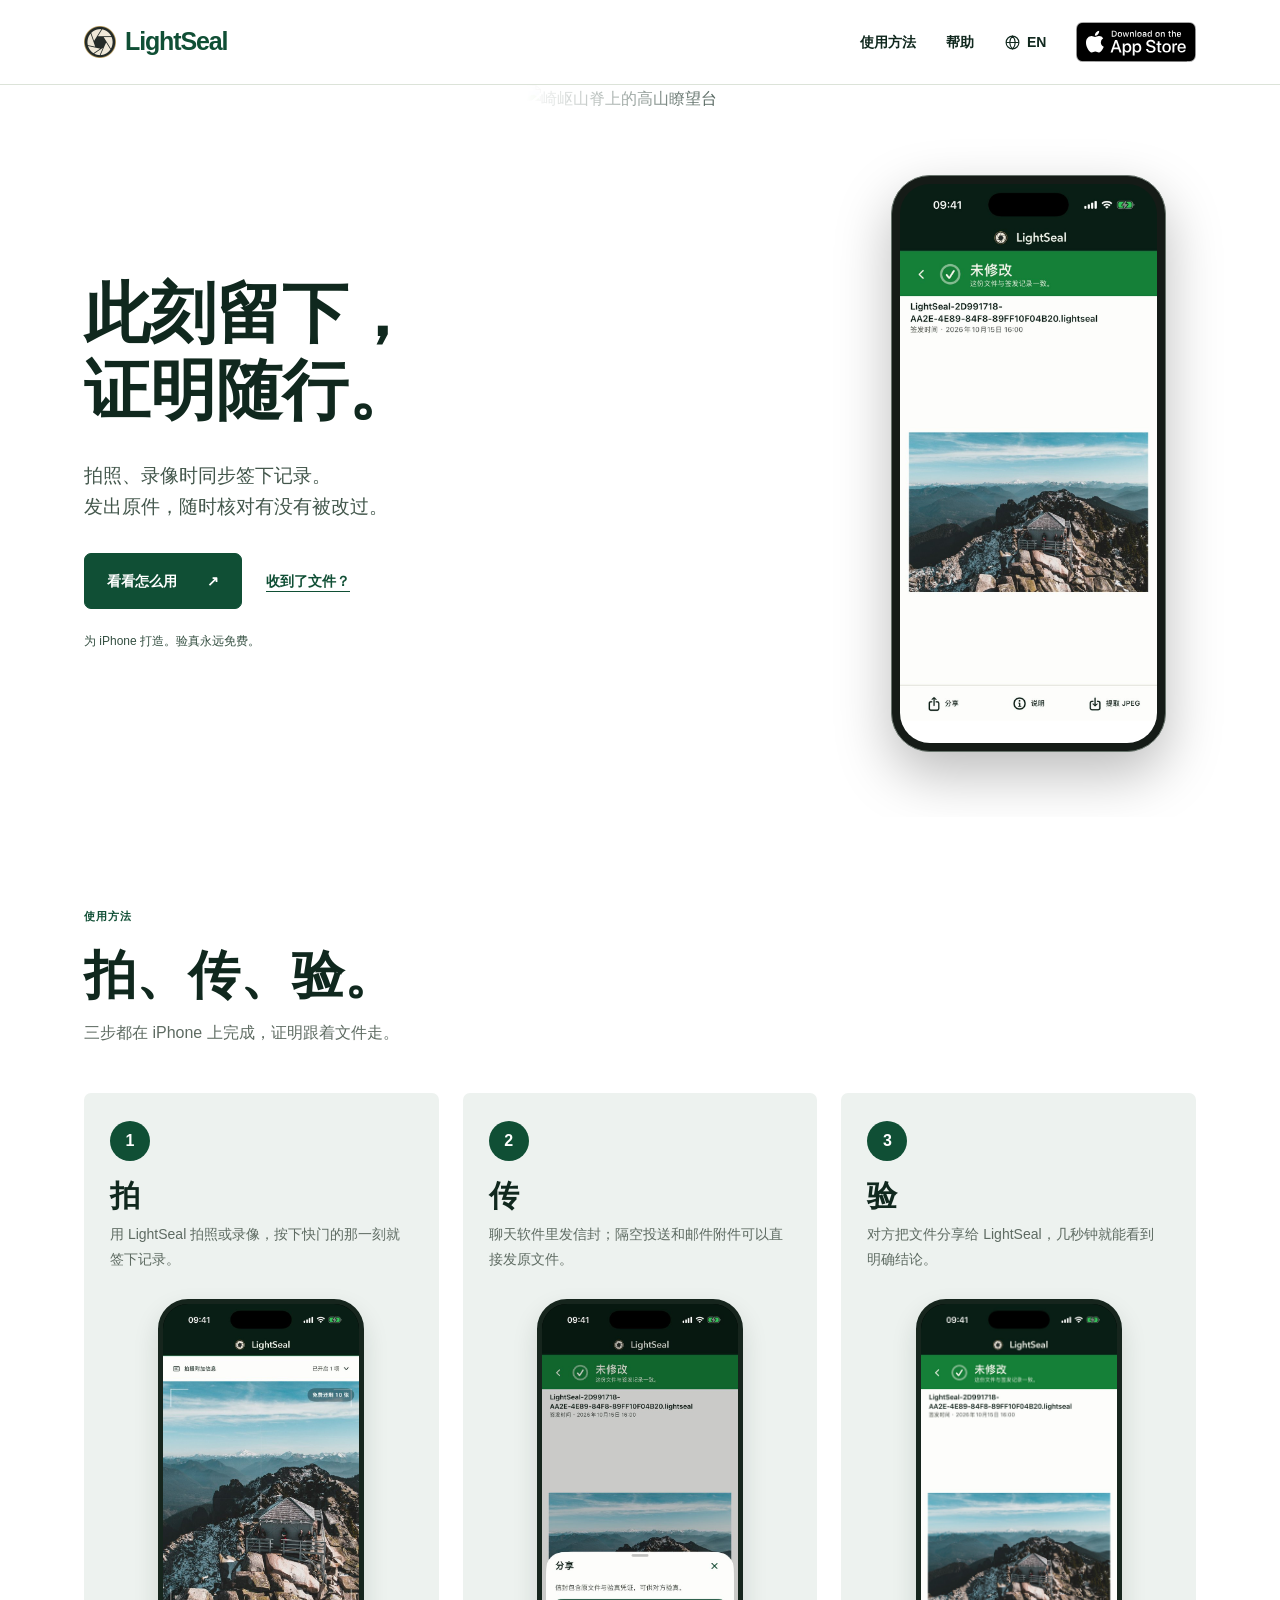
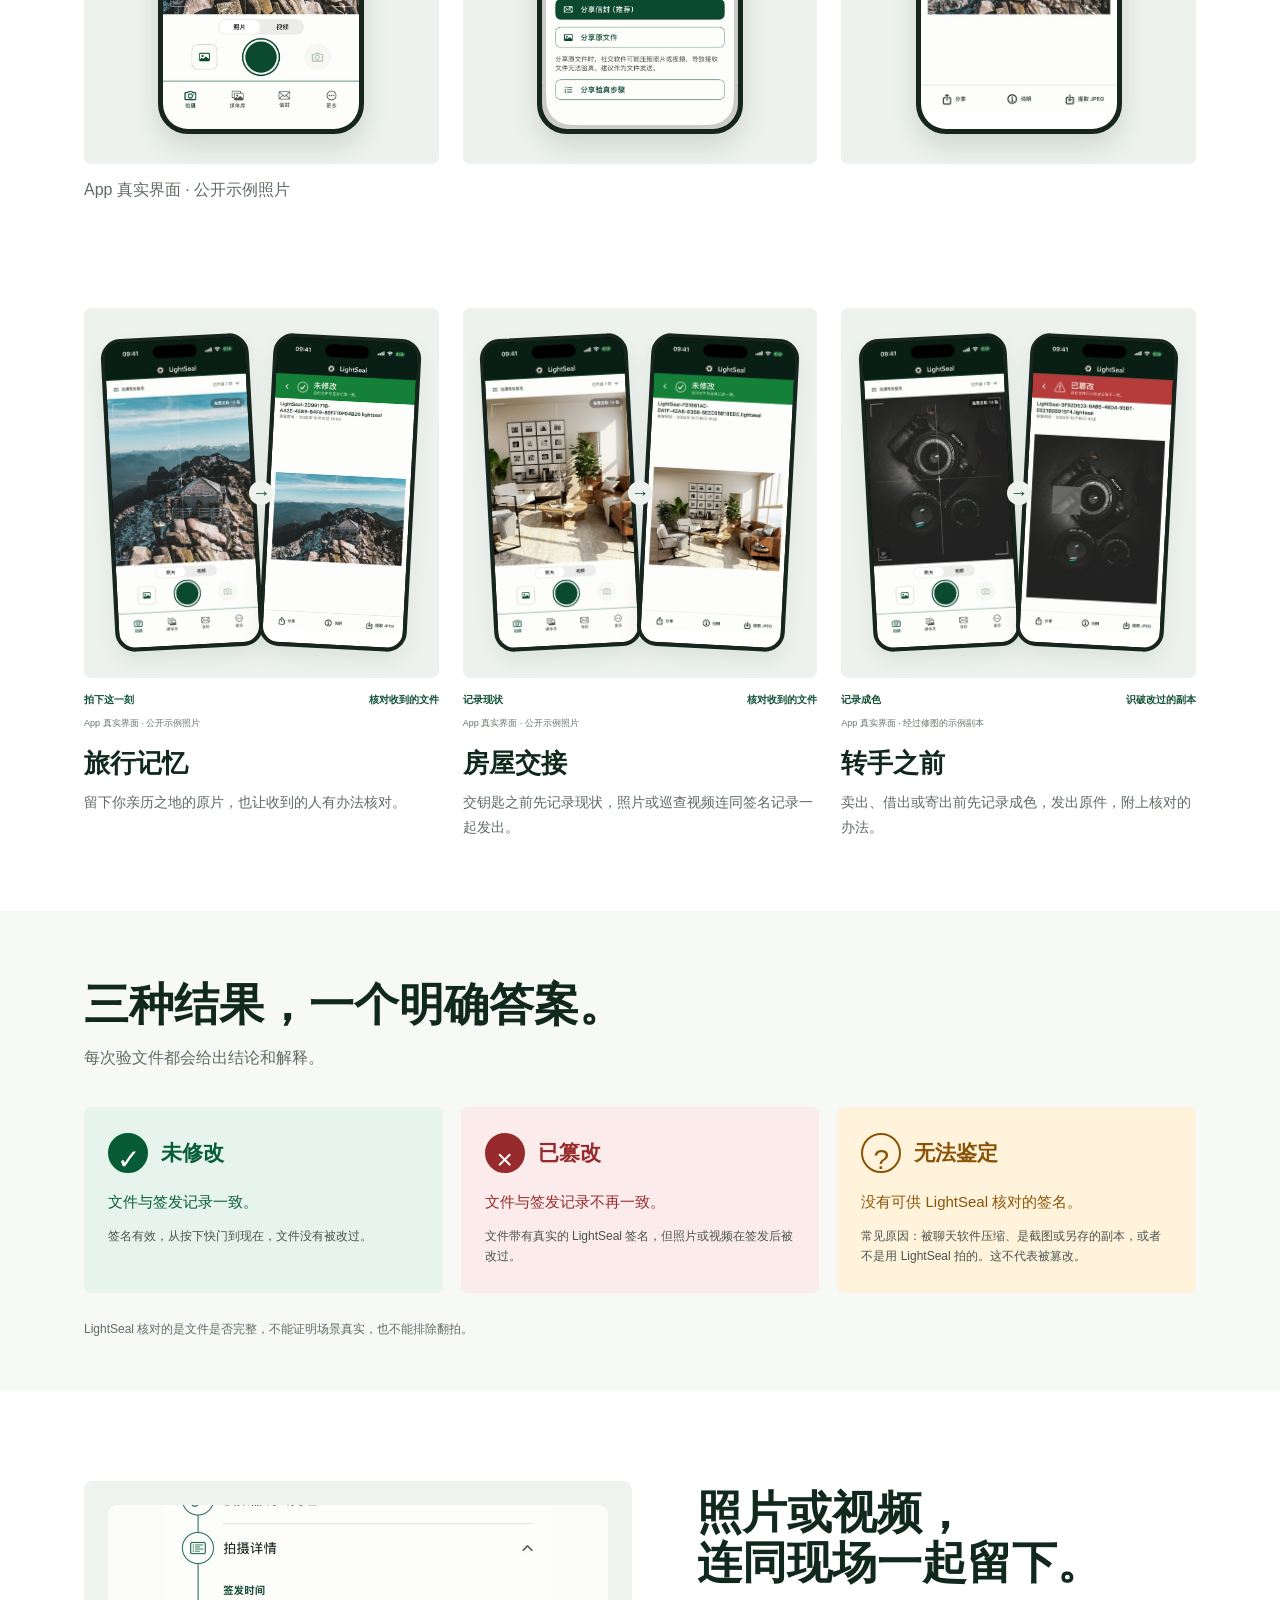
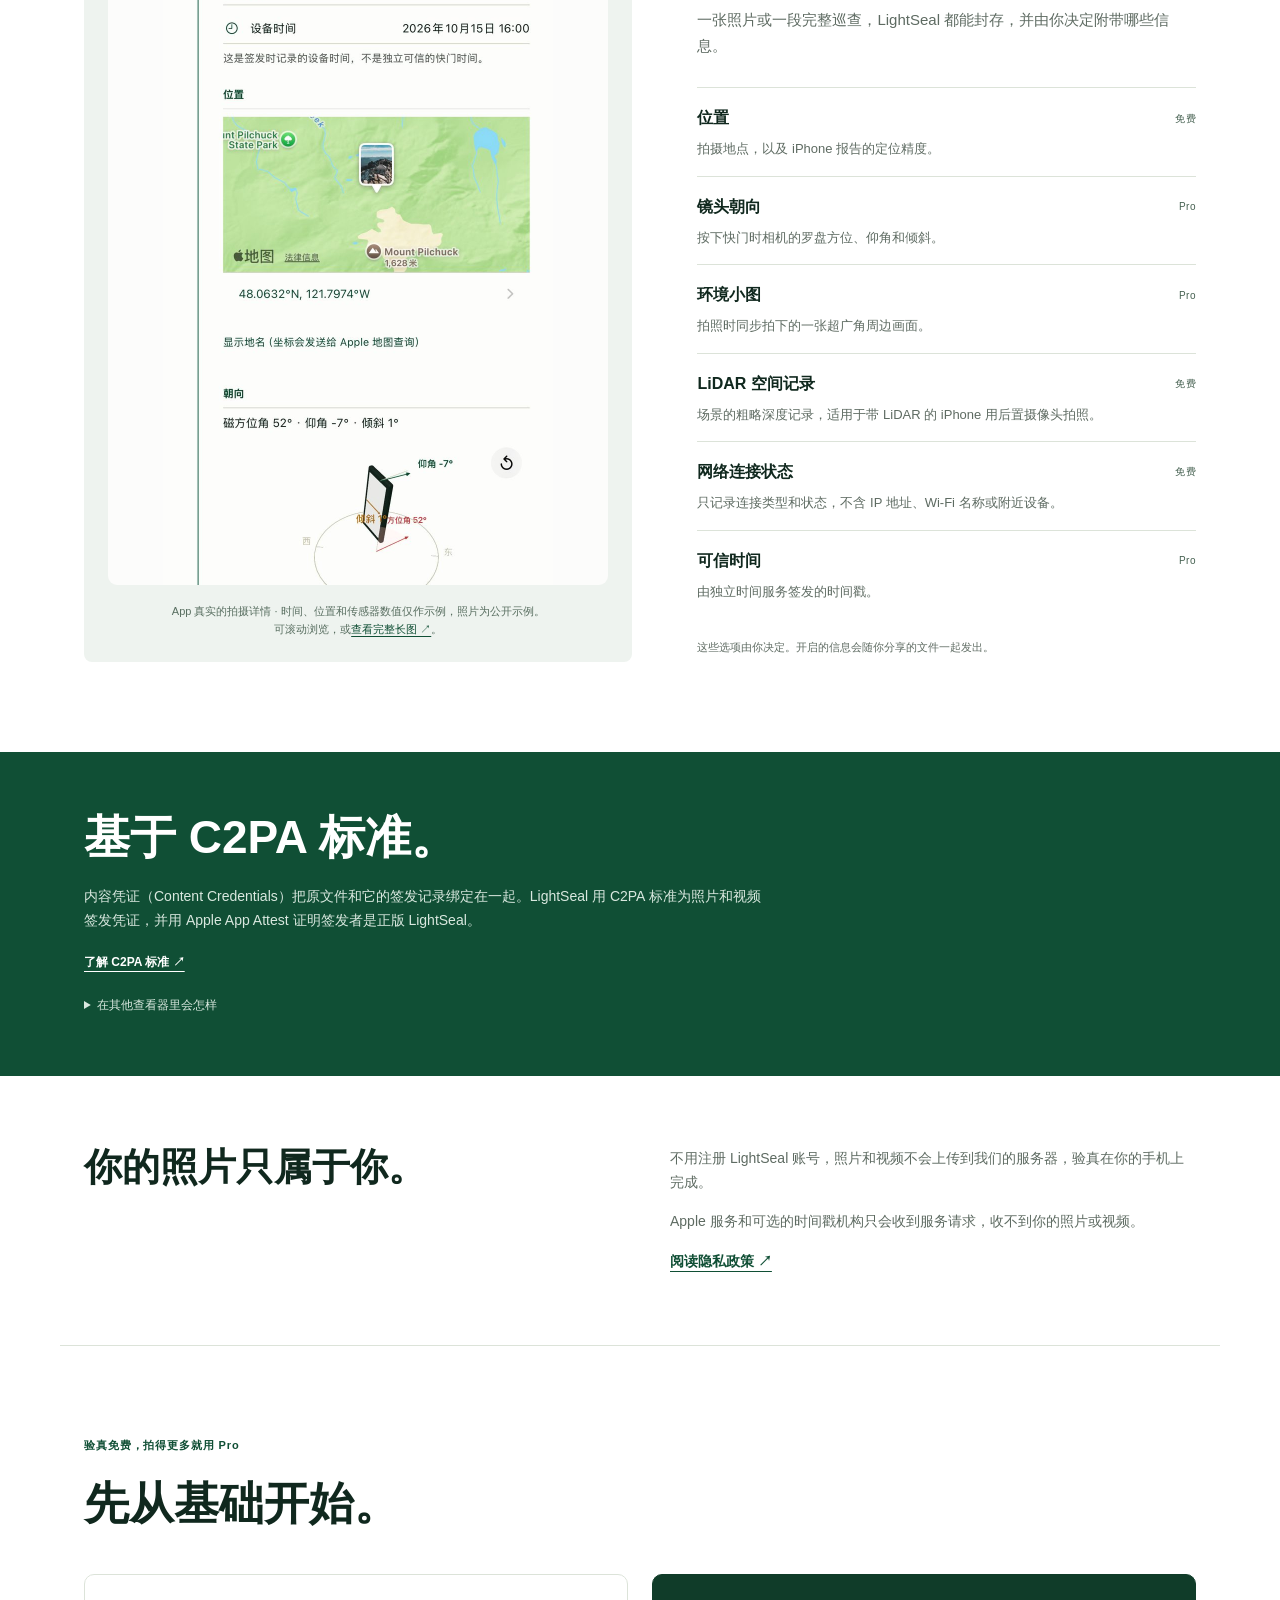
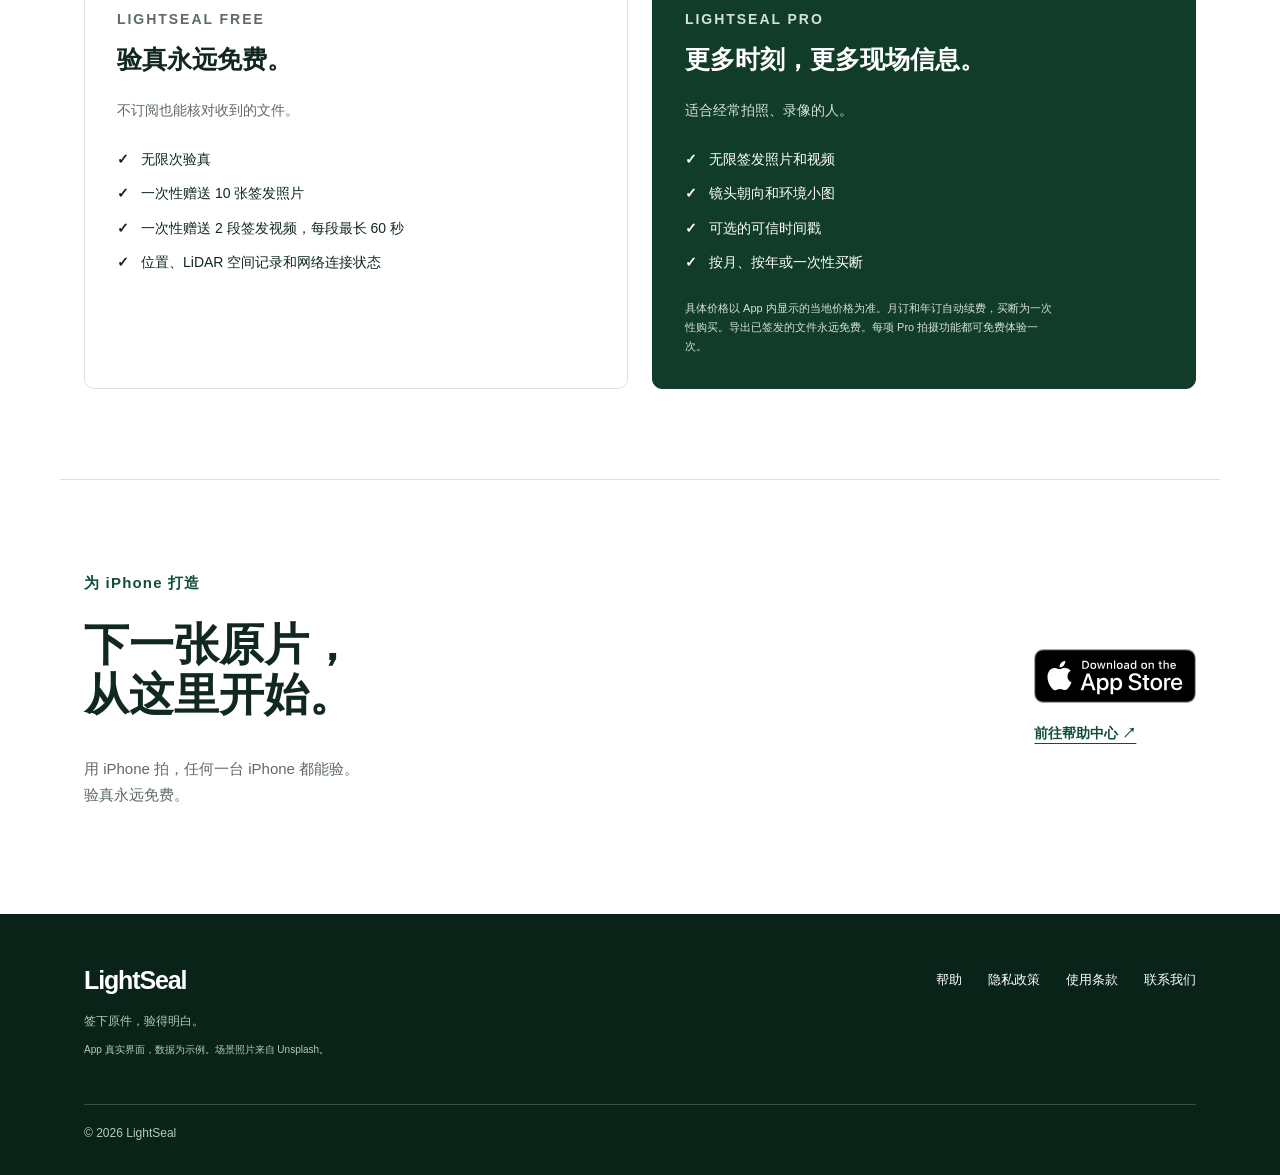
==== zh/index.html @ 96c44925 "Add Simplified Chinese pages and header language switch Co-authored-by: Cursor <cursoragent@cursor.c" ====
<!doctype html><html lang="zh-Hans"><head><meta charset="utf-8"><meta name="viewport" content="width=device-width,initial-scale=1"><meta name="theme-color" content="#092318"><title>LightSeal — 此刻留下，证明随行</title><link rel="alternate" hreflang="en" href="https://sirouni.github.io/lightseal/"><link rel="alternate" hreflang="zh-Hans" href="https://sirouni.github.io/lightseal/zh/"><link rel="alternate" hreflang="x-default" href="https://sirouni.github.io/lightseal/"><script src="../lang.js"></script><link rel="canonical" href="https://sirouni.github.io/lightseal/zh/"><meta name="description" content="拍照、录像时同步签下记录。用信封发出原件，随时核对有没有被改过。验真永远免费。"><link rel="icon" href="../favicon.png" type="image/png"><link rel="apple-touch-icon" href="../apple-touch-icon.png"><link rel="stylesheet" href="../marketing.css?v=5"><link rel="stylesheet" href="../campaign.css?v=11"><script src="../site.js?v=3" defer></script><link rel="stylesheet" href="../zh.css?v=2"></head><body><a class="skip" href="#main">跳到正文</a><header class="site-nav"><div class="nav-inner"><a class="brand" href="./" aria-label="LightSeal 首页"><img src="../assets/logo-mark.png" alt="" width="32" height="32">LightSeal</a><nav aria-label="主导航"><a href="index.html#how-it-works">使用方法</a><a class="nav-support" href="support.html">帮助</a><a class="nav-lang" href="../index.html" hreflang="en" lang="en" data-set-lang="en"><svg viewBox="0 0 24 24" aria-hidden="true"><circle cx="12" cy="12" r="9" fill="none" stroke="currentColor" stroke-width="1.6"/><path d="M3 12h18M12 3c2.6 2.6 3.9 5.6 3.9 9s-1.3 6.4-3.9 9c-2.6-2.6-3.9-5.6-3.9-9S9.4 5.6 12 3Z" fill="none" stroke="currentColor" stroke-width="1.6"/></svg>EN</a><a class="nav-store" href="https://apps.apple.com/app/id6820887413"><img src="../assets/app-store-badge.svg" alt="在 App Store 下载" width="120" height="40"></a></nav></div></header><main id="main">
<section class="campaign-hero"><img class="hero-landscape" src="https://images.unsplash.com/photo-1542909641-685276eca7b2?auto=format&amp;fit=crop&amp;w=1800&amp;q=85" alt="崎岖山脊上的高山瞭望台" fetchpriority="high"><div class="campaign-inner"><div class="campaign-copy"><h1>此刻留下，<br>证明随行。</h1><p>拍照、录像时同步签下记录。<br>发出原件，随时核对有没有被改过。</p><div class="hero-actions"><a class="button primary" href="#how-it-works">看看怎么用 <span aria-hidden="true">↗</span></a><a class="text-link" href="support.html#verify">收到了文件？</a></div><p class="hero-fine">为 iPhone 打造。验真永远免费。</p></div><div class="campaign-phone"><div class="phone-screen"><img class="phone-shot" src="../assets/app/zh/verify-travel.jpg?v=8" alt="LightSeal 验真界面：一张已封存的雪山照片显示为“未修改”" width="828" height="1800" fetchpriority="high"></div></div></div></section>
<section class="steps-section section" id="how-it-works" aria-labelledby="steps-title"><div class="section-heading"><p class="eyebrow">使用方法</p><h2 id="steps-title">拍、传、验。</h2><p>三步都在 iPhone 上完成，证明跟着文件走。</p></div><ol class="steps-grid"><li><span class="step-num">1</span><h3>拍</h3><p>用 LightSeal 拍照或录像，按下快门的那一刻就签下记录。</p><div class="step-phone"><img src="../assets/app/zh/camera-travel.jpg?v=9" alt="LightSeal 相机正在取景一座山顶瞭望台" width="603" height="1311" loading="lazy"></div></li><li><span class="step-num">2</span><h3>传</h3><p>聊天软件里发信封；隔空投送和邮件附件可以直接发原文件。</p><div class="step-phone"><img src="../assets/app/zh/share-travel.jpg?v=9" alt="LightSeal 分享选项：分享信封（推荐）、分享原文件、分享验真步骤" width="603" height="1311" loading="lazy"></div></li><li><span class="step-num">3</span><h3>验</h3><p>对方把文件分享给 LightSeal，几秒钟就能看到明确结论。</p><div class="step-phone"><img src="../assets/app/zh/verify-travel.jpg?v=9" alt="LightSeal 验真界面：未修改" width="603" height="1311" loading="lazy"></div></li></ol><p class="scene-disclaimer steps-note">App 真实界面 · 公开示例照片</p></section><section class="scenarios section" aria-labelledby="scenarios-title"><h2 id="scenarios-title" class="sr-only">值得留证的时刻</h2><article><div class="scene-demo"><div class="scene-device capture-device"><img class="device-shot" src="../assets/app/zh/camera-travel.jpg?v=8" alt="LightSeal 相机正在取景一座山顶瞭望台" width="603" height="1311" loading="lazy"></div><span class="scene-flow" aria-hidden="true">→</span><div class="scene-device verify-device"><img class="device-shot" src="../assets/app/zh/verify-travel.jpg?v=8" alt="LightSeal 验真界面：未修改" width="603" height="1311" loading="lazy"></div></div><div class="scene-labels"><span>拍下这一刻</span><span>核对收到的文件</span></div><p class="scene-disclaimer">App 真实界面 · 公开示例照片</p><h3>旅行记忆</h3><p>留下你亲历之地的原片，也让收到的人有办法核对。</p></article><article><div class="scene-demo"><div class="scene-device capture-device"><img class="device-shot" src="../assets/app/zh/camera-handover.jpg?v=8" alt="LightSeal 相机在交房前拍摄客厅" width="603" height="1311" loading="lazy"></div><span class="scene-flow" aria-hidden="true">→</span><div class="scene-device verify-device"><img class="device-shot" src="../assets/app/zh/verify-handover.jpg?v=8" alt="LightSeal 验真界面：未修改" width="603" height="1311" loading="lazy"></div></div><div class="scene-labels"><span>记录现状</span><span>核对收到的文件</span></div><p class="scene-disclaimer">App 真实界面 · 公开示例照片</p><h3>房屋交接</h3><p>交钥匙之前先记录现状，照片或巡查视频连同签名记录一起发出。</p></article><article><div class="scene-demo"><div class="scene-device capture-device"><img class="device-shot" src="../assets/app/zh/camera-item.jpg?v=8" alt="LightSeal 相机在出售前拍摄一台相机" width="603" height="1311" loading="lazy"></div><span class="scene-flow" aria-hidden="true">→</span><div class="scene-device verify-device"><img class="device-shot" src="../assets/app/zh/verify-item.jpg?v=8" alt="LightSeal 验真界面：一份局部被修过的副本显示为“已篡改”" width="603" height="1311" loading="lazy"></div></div><div class="scene-labels"><span>记录成色</span><span>识破改过的副本</span></div><p class="scene-disclaimer">App 真实界面 · 经过修图的示例副本</p><h3>转手之前</h3><p>卖出、借出或寄出前先记录成色，发出原件，附上核对的办法。</p></article></section>
<section class="all-results" id="results"><div class="section"><h2>三种结果，一个明确答案。</h2><p>每次验文件都会给出结论和解释。</p><div class="verdict-grid"><article class="verdict-card good"><div class="verdict-heading"><span class="verdict-symbol" aria-hidden="true">✓</span><h3>未修改</h3></div><p>文件与签发记录一致。</p><small>签名有效，从按下快门到现在，文件没有被改过。</small></article><article class="verdict-card bad"><div class="verdict-heading"><span class="verdict-symbol" aria-hidden="true">×</span><h3>已篡改</h3></div><p>文件与签发记录不再一致。</p><small>文件带有真实的 LightSeal 签名，但照片或视频在签发后被改过。</small></article><article class="verdict-card unsure"><div class="verdict-heading"><span class="verdict-symbol" aria-hidden="true">?</span><h3>无法鉴定</h3></div><p>没有可供 LightSeal 核对的签名。</p><small>常见原因：被聊天软件压缩、是截图或另存的副本，或者不是用 LightSeal 拍的。这不代表被篡改。</small></article></div><p class="boundary-note">LightSeal 核对的是文件是否完整，不能证明场景真实，也不能排除翻拍。</p></div></section>
<section class="media-context section" id="features"><figure class="context-app-example"><div class="native-details-scroll" tabindex="0" role="region" aria-label="滚动查看 LightSeal 拍摄详情"><img src="../assets/app/zh/capture-details.jpg?v=8" alt="LightSeal 拍摄详情：签发时间、位置地图、三维镜头朝向、环境小图、定位质量、网络状态、相机拍摄记录和 LiDAR 空间记录" loading="lazy" width="780" height="6103"></div><figcaption>App 真实的拍摄详情 · 时间、位置和传感器数值仅作示例，照片为公开示例。<br>可滚动浏览，或<a href="../assets/app/zh/capture-details.jpg?v=8" target="_blank" rel="noopener">查看完整长图 ↗</a>。</figcaption></figure><div><h2>照片或视频，<br>连同现场一起留下。</h2><p>一张照片或一段完整巡查，LightSeal 都能封存，并由你决定附带哪些信息。</p><dl class="context-list"><div><dt>位置 <span>免费</span></dt><dd>拍摄地点，以及 iPhone 报告的定位精度。</dd></div><div><dt>镜头朝向 <span>Pro</span></dt><dd>按下快门时相机的罗盘方位、仰角和倾斜。</dd></div><div><dt>环境小图 <span>Pro</span></dt><dd>拍照时同步拍下的一张超广角周边画面。</dd></div><div><dt>LiDAR 空间记录 <span>免费</span></dt><dd>场景的粗略深度记录，适用于带 LiDAR 的 iPhone 用后置摄像头拍照。</dd></div><div><dt>网络连接状态 <span>免费</span></dt><dd>只记录连接类型和状态，不含 IP 地址、Wi‑Fi 名称或附近设备。</dd></div><div><dt>可信时间 <span>Pro</span></dt><dd>由独立时间服务签发的时间戳。</dd></div></dl><p class="metadata-note">这些选项由你决定。开启的信息会随你分享的文件一起发出。</p></div></section>
<section class="c2pa-section" id="c2pa"><div class="section c2pa-layout"><div><h2>基于 C2PA 标准。</h2><p>内容凭证（Content Credentials）把原文件和它的签发记录绑定在一起。LightSeal 用 C2PA 标准为照片和视频签发凭证，并用 Apple App Attest 证明签发者是正版 LightSeal。</p><a href="https://c2pa.org/specifications/specifications/2.2/explainer/Explainer.html" class="text-link">了解 C2PA 标准 ↗</a><details class="c2pa-detail"><summary>在其他查看器里会怎样</summary><p>LightSeal 目前使用自签名的 C2PA 证书，其他 C2PA 查看器可能把签发者显示为不受信任。“基于 C2PA”说明的是所用技术，并不代表通过了 C2PA 认证。</p></details></div></div></section>
<section class="privacy-statement section"><h2>你的照片只属于你。</h2><div><p>不用注册 LightSeal 账号，照片和视频不会上传到我们的服务器，验真在你的手机上完成。</p><p>Apple 服务和可选的时间戳机构只会收到服务请求，收不到你的照片或视频。</p><a class="text-link" href="privacy.html">阅读隐私政策 ↗</a></div></section>
<section class="plans-section section" id="plans"><div class="section-heading"><p class="eyebrow">验真免费，拍得更多就用 Pro</p><h2>先从基础开始。</h2></div><div class="plans-grid"><article><p class="plan-kicker">LIGHTSEAL FREE</p><h3>验真永远免费。</h3><p>不订阅也能核对收到的文件。</p><ul><li>无限次验真</li><li>一次性赠送 10 张签发照片</li><li>一次性赠送 2 段签发视频，每段最长 60 秒</li><li>位置、LiDAR 空间记录和网络连接状态</li></ul></article><article class="pro-plan"><p class="plan-kicker">LIGHTSEAL PRO</p><h3>更多时刻，更多现场信息。</h3><p>适合经常拍照、录像的人。</p><ul><li>无限签发照片和视频</li><li>镜头朝向和环境小图</li><li>可选的可信时间戳</li><li>按月、按年或一次性买断</li></ul><p class="plan-fine">具体价格以 App 内显示的当地价格为准。月订和年订自动续费，买断为一次性购买。导出已签发的文件永远免费。每项 Pro 拍摄功能都可免费体验一次。</p></article></div></section>
<section class="download-section section" id="availability"><div><p class="eyebrow">为 iPhone 打造</p><h2>下一张原片，<br>从这里开始。</h2><p>用 iPhone 拍，任何一台 iPhone 都能验。<br>验真永远免费。</p></div><div class="download-actions"><a class="store-badge" href="https://apps.apple.com/app/id6820887413"><img src="../assets/app-store-badge.svg" alt="在 App Store 下载" width="162" height="54"></a><a class="text-link" href="support.html">前往帮助中心 ↗</a></div></section>
</main><footer class="site-footer"><div class="footer-inner"><div><a class="brand" href="./">LightSeal</a><p>签下原件，验得明白。</p><p class="photo-credit">App 真实界面，数据为示例。场景照片来自 <a href="https://unsplash.com/">Unsplash</a>。</p></div><nav aria-label="页脚"><a href="support.html">帮助</a><a href="privacy.html">隐私政策</a><a href="terms.html">使用条款</a><a href="mailto:sirouni@gmail.com">联系我们</a></nav><p class="copyright">© 2026 LightSeal</p></div></footer></body></html>
---- marketing.css ----
:root{--paper:#fafbf7;--ink:#10281e;--muted:#5e6b62;--green:#104f35;--line:#dce3d9;--pale:#edf2e8;--success:#178444;--amber:#88560c;--red:#a92f30;--max:1160px}
*{box-sizing:border-box}html{scroll-behavior:smooth;scroll-padding-top:92px}body{margin:0;background:var(--paper);color:var(--ink);font-family:"Avenir Next",Avenir,-apple-system,BlinkMacSystemFont,"Segoe UI",sans-serif;font-size:16px;line-height:1.6;-webkit-font-smoothing:antialiased}a{color:inherit;text-decoration:none}button,input{font:inherit}button{cursor:pointer}img,svg{max-width:100%}h1,h2,h3,p{margin-top:0}h1,h2,h3{line-height:1.12;letter-spacing:-.035em}h1{font-size:clamp(42px,5.2vw,68px);font-weight:600}h2{font-size:clamp(32px,3.5vw,46px);font-weight:600}h3{font-size:22px;font-weight:600}p{color:var(--muted)}a:focus-visible,button:focus-visible,input:focus-visible,summary:focus-visible{outline:3px solid #b98427;outline-offset:5px}button:disabled{cursor:default}.skip{position:absolute;top:-100px;background:var(--green);color:white;padding:12px;z-index:20}.skip:focus{top:4px}.sr-only{position:absolute;width:1px;height:1px;padding:0;overflow:hidden;clip:rect(0,0,0,0);white-space:nowrap}
.site-nav{border-bottom:1px solid var(--line);background:rgba(250,251,247,.96);position:sticky;top:0;z-index:10}.nav-inner{max-width:var(--max);margin:auto;min-height:84px;display:flex;align-items:center;justify-content:space-between;padding:0 24px;gap:24px}.brand{display:inline-flex;align-items:center;gap:9px;font-weight:650;font-size:25px;letter-spacing:-.045em;color:var(--green)}.brand img{display:block;width:32px;height:32px}.nav-inner nav{display:flex;gap:30px;align-items:center;font-size:14px;font-weight:600}.nav-inner nav>a:hover,.text-link:hover{color:#268254}.nav-store{display:block;line-height:0}.nav-store img{display:block;width:auto;height:40px}.section{max-width:var(--max);margin:0 auto;padding:90px 24px}.eyebrow{font-size:11px;letter-spacing:.14em;font-weight:700;color:var(--green);margin-bottom:22px;display:flex;align-items:center;gap:8px}.small-dot{width:6px;height:6px;border-radius:50%;background:var(--green)}.button{display:inline-flex;align-items:center;justify-content:center;gap:30px;border-radius:7px;padding:15px 22px;font-size:14px;font-weight:600;min-height:50px;transition:background .15s,transform .15s}.button:hover{transform:translateY(-2px)}.primary{background:var(--green);color:white;border:1px solid var(--green)}.primary:hover{background:#19724a}.secondary{border:1px solid var(--line);background:white;color:var(--green)}.text-link{display:inline-block;font-size:14px;font-weight:600;text-decoration:underline;text-underline-offset:5px;color:var(--green);background:none;border:0;padding:0}.hero-section{max-width:var(--max);margin:auto;display:grid;grid-template-columns:1.16fr 1fr;align-items:center;gap:24px;padding:65px 24px 80px;min-height:740px}.hero-copy{padding-bottom:34px}.hero-copy h1{margin-bottom:24px}.hero-copy h1>span{color:var(--green)}.hero-description{max-width:485px;font-size:18px;line-height:1.7;margin-bottom:30px}.hero-actions{display:flex;align-items:center;gap:24px;flex-wrap:wrap}.hero-facts{margin-top:28px;display:flex;flex-direction:column;gap:6px;font-size:12px;color:var(--muted)}.hero-facts b{color:var(--green);margin-right:7px}.hero-visual{position:relative;padding:5px 24px 20px;display:flex;justify-content:center;align-items:center;min-width:0}.orbit{position:absolute;border:1px solid #dbe3d5;border-radius:50%;pointer-events:none}.orbit-one{width:430px;height:430px}.orbit-two{width:490px;height:490px;border-style:dashed;opacity:.6}.phone{position:relative;width:280px;padding:8px;background:#152019;border:1px solid #708276;border-radius:38px;box-shadow:0 26px 65px #10281e1a,0 7px 10px #10281e12;transform:rotate(3deg);flex-shrink:0}.phone-screen{overflow:hidden;background:white;border-radius:30px}.phone-top{display:flex;align-items:center;justify-content:space-between;background:#092318;color:white;height:34px;font-size:9px;padding:0 16px}.island{width:75px;height:19px;background:#000;border-radius:12px}.phone-brand{background:#092318;color:#fafbf7;text-align:center;font-size:17px;font-weight:600;letter-spacing:-.04em;padding:9px 0 13px}.phone-verdict{display:flex;align-items:center;gap:11px;padding:13px 16px;background:var(--success);color:white}.check-circle{display:grid;place-items:center;background:white;color:var(--success);border-radius:50%;width:30px;height:30px;font-size:23px;flex-shrink:0}.phone-verdict strong{display:block;font-size:16px;line-height:1.3}.phone-verdict small{font-size:9px}.phone-filename{padding:10px 12px 8px;line-height:1.6}.phone-filename strong{display:block;font-size:11px}.phone-filename span{font-size:9px;color:var(--muted)}.phone-photo{display:block;width:calc(100% - 24px);height:271px;object-fit:cover;margin:0 12px;border-radius:5px}.phone-thumbs{display:flex;gap:5px;padding:10px 12px}.phone-thumbs img{width:calc((100% - 15px)/4);height:46px;object-fit:cover;border-radius:4px}.phone-thumbs img:first-child{outline:2px solid var(--success);outline-offset:1px}.phone-thumbs img:nth-child(2){object-position:right}.phone-thumbs img:nth-child(3){filter:brightness(.8)}.phone-thumbs img:nth-child(4){object-position:left}.phone-actions{display:flex;justify-content:space-around;padding:9px 0 18px;font-size:11px;color:var(--green);font-weight:600}.floating-note{position:absolute;bottom:64px;left:0;display:flex;align-items:center;gap:12px;border:1px solid #dce3d9;border-radius:10px;background:white;padding:14px 18px;box-shadow:0 12px 35px #10281e0d;font-size:12px;transform:rotate(-3deg)}.floating-note strong,.floating-note small{display:block}.floating-note small{font-size:10px;color:var(--muted)}.note-icon{display:grid;place-items:center;width:28px;height:28px;border-radius:50%;background:var(--pale);color:var(--green);font-weight:bold}.visual-caption{position:absolute;bottom:-18px;font-size:10px;letter-spacing:.04em;color:var(--muted)}.workflow{border-top:1px solid var(--line)}.section-heading{max-width:575px;margin-bottom:46px}.section-heading>p:last-child{max-width:440px}.steps-grid{display:grid;grid-template-columns:repeat(3,1fr);gap:44px}.steps-grid article{border-top:1px solid #cbd6c7;padding-top:18px;position:relative}.step-number{color:var(--muted);font-size:11px;letter-spacing:.05em}.step-symbol{font-size:36px;height:72px;color:var(--green);line-height:72px}.steps-grid h3{font-size:20px}.steps-grid p{font-size:14px;max-width:300px}.results-section{display:grid;grid-template-columns:1fr 1.05fr;gap:70px;border-top:1px solid var(--line)}.results-copy>p:not(.eyebrow){max-width:395px;font-size:15px}.result-options{display:flex;flex-direction:column;align-items:flex-start;gap:10px;margin-top:30px}.result-options button{border:0;background:transparent;color:var(--muted);padding:9px 16px 9px 0;font-size:15px;display:flex;align-items:center;gap:12px}.result-options button>span{display:grid;place-items:center;font-size:14px;width:25px;height:25px;border:1px solid var(--line);border-radius:50%;font-weight:700}.result-options button[aria-pressed=true]{color:var(--green);font-weight:600}.result-options button[aria-pressed=true]>span{background:var(--green);color:white;border-color:var(--green)}.result-demo{align-self:center;background:white;border:1px solid var(--line);border-radius:15px;overflow:hidden;box-shadow:0 14px 32px #10281e06}.result-demo-top{display:flex;align-items:center;justify-content:space-between;gap:8px;padding:20px 22px;font-size:9px;letter-spacing:.12em;color:var(--muted)}.demo-tag{font-size:9px;letter-spacing:0;background:var(--pale);padding:3px 7px;border-radius:4px}.result-band{padding:28px 24px;display:flex;align-items:center;gap:16px;color:white;min-height:130px}.result-band.unmodified{background:var(--success)}.result-band.tampered{background:var(--red)}.result-band.unknown{background:var(--amber)}.result-band>span{display:grid;place-items:center;width:40px;height:40px;border:2px solid #ffffffb8;border-radius:50%;font-size:28px;flex-shrink:0}.result-band h3{margin-bottom:5px;letter-spacing:-.02em;font-size:26px}.result-band p{color:white;margin:0;font-size:13px}.result-demo>p{padding:24px 24px 10px;font-size:14px;min-height:107px}.result-boundary{margin:0 24px 24px;padding-top:16px;border-top:1px solid var(--line);font-size:12px}.result-boundary p{margin:5px 0 0;font-size:12px}.privacy-section{display:grid;grid-template-columns:60px 1.2fr .75fr;gap:30px;border-top:1px solid var(--line)}.privacy-mark{font-size:50px;line-height:1;color:var(--green)}.privacy-section h2{font-size:36px}.privacy-section p{font-size:14px;max-width:490px}.privacy-section aside{padding:26px;background:var(--pale);border-radius:9px;align-self:center}.privacy-section aside h3{font-size:19px}.privacy-section aside p{font-size:12px}.plans-section{border-top:1px solid var(--line)}.plans-grid{display:grid;grid-template-columns:1fr 1fr;gap:24px}.plans-grid article{padding:32px;border:1px solid var(--line);border-radius:10px;background:white}.plans-grid .pro-plan{background:#103c29;color:white;border-color:#103c29}.plans-grid .pro-plan p{color:#d4e1d6}.plan-kicker{font-size:11px;letter-spacing:.14em;font-weight:700}.plans-grid h3{font-size:25px}.plans-grid p{font-size:14px}.plans-grid ul{list-style:none;padding:0;margin:24px 0;font-size:14px}.plans-grid li{margin:10px 0;display:flex;gap:12px}.plans-grid li:before{content:"✓";font-weight:700}.plans-grid .plan-fine{font-size:11px;max-width:375px;margin:0}.download-section{border-top:1px solid var(--line);display:flex;justify-content:space-between;gap:40px;align-items:center}.download-section p{font-size:15px}.download-actions{display:flex;flex-direction:column;gap:18px;align-items:flex-start}.store-pending{display:flex;gap:18px;align-items:center;background:var(--ink);color:white;padding:12px 22px;border-radius:10px}.store-pending>span:first-child{font-size:32px}.store-pending small,.store-pending strong{display:block}.store-pending small{font-size:8px;letter-spacing:.06em}.store-pending strong{font-size:23px;line-height:1.15}.site-footer{background:#092318;color:white}.footer-inner{max-width:var(--max);margin:auto;padding:45px 24px 22px;display:grid;grid-template-columns:1fr 1fr;gap:22px}.site-footer .brand{color:white}.site-footer p{color:#b8c8bc;font-size:12px;margin:9px 0}.site-footer nav{display:flex;flex-wrap:wrap;gap:26px;justify-content:flex-end;align-items:flex-start;font-size:13px;padding-top:10px}.site-footer a:hover{text-decoration:underline}.copyright{grid-column:1/-1;border-top:1px solid #34523e;padding-top:18px!important;margin-top:14px!important}
.support-hero{padding-top:72px;padding-bottom:55px}.support-hero h1{font-size:clamp(40px,5vw,60px)}.support-hero h1 span{color:var(--green)}.support-hero>p:not(.eyebrow){max-width:580px;font-size:17px}.search-box{max-width:650px;border:1px solid #ccd8ca;border-radius:8px;background:white;display:flex;align-items:center;gap:15px;padding:17px 20px;margin-top:32px}.search-box svg{width:20px;flex-shrink:0;color:var(--green)}.search-box input{width:100%;min-width:0;border:0;outline:none;background:transparent;color:var(--ink);font-size:15px}.search-box:focus-within{outline:2px solid var(--green);outline-offset:2px}.search-box input:focus-visible{outline:none}.verify-guide{border-top:1px solid var(--line);display:grid;grid-template-columns:1fr 1fr;gap:65px;padding-top:62px;padding-bottom:62px}.verify-guide h2{font-size:34px}.verify-guide p{font-size:14px}.verify-guide ol{list-style:none;padding:0;margin:0;display:flex;flex-direction:column;gap:22px}.verify-guide li{display:flex;gap:16px}.verify-guide li>span{flex-shrink:0;display:grid;place-items:center;width:28px;height:28px;font-size:12px;border:1px solid var(--line);border-radius:50%;color:var(--green)}.verify-guide h3{font-size:18px;margin-bottom:8px}.verify-guide li p{margin:0}.faq-section{border-top:1px solid var(--line);padding-top:62px}.faq-heading{display:flex;align-items:flex-end;justify-content:space-between;gap:20px}.faq-heading h2{margin-bottom:26px}.faq-heading>p{font-size:12px;padding-bottom:13px}.faq-filters{display:flex;flex-wrap:wrap;gap:8px;margin-bottom:32px}.faq-filters button{border:1px solid var(--line);background:white;color:var(--green);padding:8px 15px;border-radius:30px;font-size:12px}.faq-filters button[aria-pressed=true]{background:var(--green);border-color:var(--green);color:white}.faq-item{border-top:1px solid var(--line);padding:0 2px}.faq-item:last-child{border-bottom:1px solid var(--line)}.faq-item summary{cursor:pointer;display:flex;justify-content:space-between;gap:20px;list-style:none;padding:22px 0;font-size:16px;font-weight:600;line-height:1.4}.faq-item summary::-webkit-details-marker{display:none}.faq-item summary span{font-size:23px;line-height:1;color:var(--green);font-weight:400}.faq-item[open] summary span{transform:rotate(45deg)}.faq-item p{max-width:850px;font-size:14px;line-height:1.8;padding:0 30px 18px 0;margin:0}.no-results{padding:30px 0}.contact-section{display:grid;grid-template-columns:1.3fr 1fr;gap:60px;border-top:1px solid var(--line)}.contact-section h2{font-size:38px}.contact-section p{font-size:14px;max-width:520px}.contact-section .contact-note{font-size:12px}.contact-actions{display:flex;flex-direction:column;align-items:flex-start;gap:16px;justify-content:center}.contact-actions .button{min-width:230px}.contact-actions .text-link{font-size:12px;margin-top:4px}
.doc{max-width:800px;margin:0 auto;padding:65px 24px 90px}.doc h1{font-size:45px}.doc h2{font-size:26px;margin-top:35px}.doc a{text-decoration:underline;color:var(--green)}.doc p,.doc li{font-size:15px}.doc .lang-secondary{border-top:1px solid var(--line);margin-top:70px;padding-top:40px}
[hidden]{display:none!important}
@media(min-width:1350px){.hero-visual{padding-left:65px}.floating-note{left:28px}.hero-copy h1{font-size:68px}}
@media(max-width:850px){.hero-section{grid-template-columns:1fr 1fr;padding-top:55px;min-height:650px}.hero-copy h1{font-size:44px}.hero-description{font-size:16px}.phone{width:240px}.phone-photo{height:232px}.floating-note{left:-10px;bottom:48px;padding:10px 14px}.orbit-one{width:310px;height:310px}.orbit-two{width:365px;height:365px}.hero-actions{gap:15px}.hero-actions .text-link{font-size:12px}.section{padding:65px 24px}.steps-grid{gap:22px}.results-section{gap:35px}.privacy-section{grid-template-columns:1fr 1fr;gap:25px}.privacy-mark{display:none}.privacy-section h2{font-size:30px}.contact-section{gap:35px}.nav-inner nav{gap:20px}}
@media(max-width:600px){.nav-inner{min-height:72px;padding:0 20px;gap:10px}.brand{font-size:22px}.brand img{width:28px;height:28px}.nav-inner nav{gap:16px;font-size:12px}.nav-inner nav>a:first-child{display:none}.nav-store img{height:40px}.hero-section{display:flex;flex-direction:column;padding:44px 20px 58px;gap:32px;align-items:stretch}.hero-copy{padding:0}.hero-copy h1{font-size:clamp(32px,8.6vw,43px);letter-spacing:-.045em}.hero-description{font-size:16px;max-width:450px}.hero-actions{gap:20px}.hero-actions .text-link{font-size:13px}.hero-facts{font-size:11px}.hero-visual{max-width:440px;width:100%;margin:auto;padding:15px 20px 20px}.phone{width:262px}.phone-photo{height:254px}.floating-note{left:0;bottom:55px}.orbit-one{width:300px;height:300px}.orbit-two{width:340px;height:340px}.visual-caption{bottom:-13px}.section{padding:56px 20px}.section-heading{margin-bottom:32px}.steps-grid{grid-template-columns:1fr;gap:20px}.steps-grid article{display:grid;grid-template-columns:48px 1fr;column-gap:14px;padding-top:20px}.step-number{grid-column:1;grid-row:1;align-self:start;padding-top:8px}.step-symbol{display:none}.steps-grid h3{grid-column:2;margin-bottom:8px}.steps-grid p{grid-column:2;max-width:none}.results-section{grid-template-columns:1fr;gap:24px}.result-options{flex-direction:row;flex-wrap:wrap;gap:10px;margin-top:20px}.result-options button{font-size:12px;padding-right:0;gap:6px}.result-demo-top{padding:18px}.result-band{padding:24px 20px}.result-demo>p{padding:20px 20px 8px;min-height:90px}.result-boundary{margin:0 20px 20px}.privacy-section{grid-template-columns:1fr;gap:24px}.privacy-section h2{font-size:32px}.privacy-section aside{padding:22px}.plans-grid{grid-template-columns:1fr;gap:16px}.plans-grid article{padding:26px}.download-section{align-items:flex-start;flex-direction:column;gap:20px}.footer-inner{grid-template-columns:1fr;padding:34px 20px 20px}.site-footer nav{justify-content:flex-start;gap:24px}.copyright{grid-column:1}.support-hero h1{font-size:43px}.support-hero>p:not(.eyebrow){font-size:15px}.search-box{padding:15px;gap:10px}.search-box input{font-size:13px}.verify-guide{grid-template-columns:1fr;gap:25px}.verify-guide h2{font-size:30px}.faq-heading{align-items:center}.faq-heading h2{font-size:32px}.faq-filters{gap:6px}.faq-filters button{font-size:11px;padding:7px 11px}.faq-item summary{font-size:15px;padding:20px 0}.contact-section{grid-template-columns:1fr;gap:20px}.contact-section h2{font-size:32px}.contact-actions{align-items:stretch}.contact-actions .button{min-width:0}.doc{padding:45px 20px}.doc h1{font-size:36px}}
@media(prefers-reduced-motion:reduce){html{scroll-behavior:auto}*,*:before,*:after{transition:none!important;animation:none!important}}
.nav-lang{display:inline-flex;align-items:center;gap:6px;white-space:nowrap}
.nav-lang svg{width:17px;height:17px}
@media(max-width:430px){.nav-support{display:none}}
---- campaign.css ----
body{background:#fff}h1,h2,.scenarios h3{font-family:Georgia,"Times New Roman",serif;font-weight:400;letter-spacing:-.04em}.site-nav{background:#fff}.campaign-hero{position:relative;overflow:hidden;min-height:690px;background:white}.hero-landscape{position:absolute;right:0;top:0;height:100%;width:59%;object-fit:cover;object-position:center;mask-image:linear-gradient(to right,transparent,#000 35%);-webkit-mask-image:linear-gradient(to right,transparent,#000 35%)}.campaign-inner{max-width:1160px;margin:auto;position:relative;padding:90px 24px 65px;display:flex;justify-content:space-between;align-items:center;gap:24px}.campaign-copy{max-width:625px;position:relative;z-index:1}.campaign-copy h1{font-size:clamp(46px,5.15vw,72px);line-height:1.04;margin-bottom:30px;color:#10281e}.campaign-copy>p{font-size:19px;line-height:1.65;margin-bottom:30px;max-width:490px;color:#42564b}.campaign-copy .hero-fine{font-size:12px;margin:23px 0 0;color:#344f41}.campaign-phone{width:275px;border-radius:39px;background:#151b17;border:1px solid #67736b;box-shadow:0 22px 55px #0004;padding:8px;margin-right:30px;flex-shrink:0}.campaign-phone .phone-photo{height:270px}.campaign-phone .phone-brand{font-family:inherit}.scenarios{display:grid;grid-template-columns:repeat(3,1fr);gap:24px;padding-top:48px;padding-bottom:70px}.scenarios img{display:block;width:100%;height:235px;object-fit:cover;border-radius:5px}.scenarios h3{font-size:26px;margin:22px 0 12px}.scenarios p{font-size:14px;line-height:1.7;margin-bottom:0}.all-results{background:#f7f9f7}.all-results>.section{padding-top:68px;padding-bottom:52px}.all-results h2{margin-bottom:15px}.verdict-grid{display:grid;grid-template-columns:repeat(3,1fr);gap:18px;margin-top:35px}.verdict-card{padding:26px 24px;border-radius:7px}.good{background:#e6f4ed;color:#075c35}.bad{background:#fbeceb;color:#972a2c}.unsure{background:#fff3dc;color:#8b5308}.verdict-heading{display:flex;align-items:center;gap:13px;margin-bottom:16px}.verdict-heading h3{font-size:21px;letter-spacing:-.02em;margin:0}.verdict-symbol{display:grid;place-items:center;border-radius:50%;width:40px;height:40px;font-size:28px;border:2px solid currentColor;flex-shrink:0}.good .verdict-symbol,.bad .verdict-symbol{background:currentColor}.good .verdict-symbol{background:#075c35;color:white;border-color:#075c35}.bad .verdict-symbol{background:#972a2c;color:white;border-color:#972a2c}.verdict-card p{font-size:15px;color:inherit;margin:0 0 12px}.verdict-card small{font-size:12px;color:#49534e;line-height:1.65;display:block}.all-results .boundary-note{font-size:12px;margin:26px 0 0;max-width:850px;line-height:1.7}.media-context{display:grid;grid-template-columns:1.1fr 1fr;gap:65px;align-items:center;padding-top:90px;padding-bottom:90px}.media-context h2{margin-bottom:20px}.media-context>div>p{font-size:15px}.video-example{margin:0}.video-poster{position:relative}.video-poster>img{display:block;width:100%;height:465px;object-fit:cover;border-radius:7px}.video-label{position:absolute;left:20px;bottom:20px;background:#082419e8;color:#fff;padding:11px 17px;border-radius:6px;font-size:13px;display:flex;align-items:center;gap:10px}.video-label svg{height:20px;width:20px;fill:none;stroke:currentColor;stroke-width:1.5}.video-example figcaption{color:#617169;font-size:11px;margin-top:14px;line-height:1.6}.context-list{margin:28px 0 20px}.context-list>div{border-top:1px solid #dce3d9;padding:16px 0}.context-list dt{font-size:16px;font-weight:600;display:flex;justify-content:space-between;gap:20px;align-items:center}.context-list dt span{font-size:10px;color:#466151;font-weight:500;letter-spacing:.05em}.context-list dd{margin:6px 0 0;font-size:13px;color:#5e6b62;line-height:1.65}.media-context .metadata-note{font-size:11px;line-height:1.7;margin-bottom:0}.c2pa-section{background:#104f35;color:white}.c2pa-layout{display:grid;grid-template-columns:1fr 1.35fr;gap:60px;padding-top:60px;padding-bottom:60px;align-items:center}.c2pa-layout h2{font-size:46px;margin-bottom:20px}.c2pa-layout p{color:#d9e8df;font-size:14px}.c2pa-layout .text-link{color:#fff;font-size:12px}.c2pa-steps{list-style:none;margin:0;padding:0 0 0 40px;border-left:1px solid #ffffff40;display:grid;grid-template-columns:repeat(3,1fr);gap:24px}.c2pa-steps li>span{display:grid;place-items:center;width:38px;height:38px;border:1px solid #ffffff88;border-radius:50%;margin-bottom:18px;font-size:15px}.c2pa-steps h3{font-size:17px;letter-spacing:-.01em;margin-bottom:12px}.c2pa-steps p{font-size:12px;line-height:1.7;margin:0}.privacy-statement{display:grid;grid-template-columns:1fr 1fr;gap:60px;border-bottom:1px solid var(--line);padding-top:70px;padding-bottom:70px}.privacy-statement h2{font-size:38px}.privacy-statement p{font-size:14px}.plans-section{border-top:0}.plans-section h2,.download-section h2{font-family:Georgia,serif}.photo-credit{font-size:10px!important}.campaign-copy .button{background:#104f35}
@media(min-width:1350px){.campaign-copy h1{font-size:72px}}
@media(max-width:950px){.campaign-inner{padding-top:65px;padding-bottom:65px}.campaign-copy h1{font-size:53px}.campaign-copy>p{font-size:17px;max-width:390px}.campaign-phone{width:240px;margin-right:0}.campaign-phone .phone-photo{height:232px}.campaign-hero{min-height:610px}.scenarios img{height:200px}.media-context{gap:35px}.c2pa-layout{gap:30px}.c2pa-steps{gap:15px;padding-left:25px}.video-poster>img{height:430px}.verdict-card{padding:23px 18px}.verdict-heading{gap:8px}.verdict-heading h3{font-size:18px}}
@media(max-width:650px){.campaign-inner{padding:40px 20px 30px;display:flex;flex-direction:column;gap:36px;align-items:stretch}.hero-landscape{top:310px;height:480px;width:100%;mask-image:linear-gradient(to bottom,transparent,#000 20%,#000 80%,transparent);-webkit-mask-image:linear-gradient(to bottom,transparent,#000 20%,#000 80%,transparent)}.campaign-copy h1{font-size:clamp(36px,10.1vw,56px);margin-bottom:23px}.campaign-copy>p{font-size:16px}.campaign-copy>p br{display:none}.campaign-phone{width:240px;margin:0 25px 20px auto;transform:rotate(2deg)}.campaign-phone .phone-photo{height:230px}.campaign-hero{min-height:0}.campaign-copy .hero-fine{margin-top:18px}.scenarios{grid-template-columns:1fr;padding-top:38px;padding-bottom:45px;gap:32px}.scenarios img{height:auto;aspect-ratio:1.65;object-fit:cover}.scenarios h3{margin-top:18px;font-size:26px}.scenarios p{font-size:14px;max-width:450px}.all-results>.section{padding:46px 20px}.all-results h2{font-size:35px}.verdict-grid{grid-template-columns:1fr;gap:12px;margin-top:25px}.verdict-card{padding:22px}.verdict-heading h3{font-size:23px}.verdict-heading{gap:13px}.verdict-card p{font-size:15px}.verdict-card small{font-size:12px}.media-context{grid-template-columns:1fr;padding:50px 20px;gap:30px}.video-poster>img{height:auto;aspect-ratio:1.2}.media-context h2{font-size:37px}.c2pa-layout{grid-template-columns:1fr;padding:46px 20px;gap:35px}.c2pa-layout h2{font-size:39px}.c2pa-steps{grid-template-columns:1fr;border:0;padding:0;gap:25px}.c2pa-steps li{display:flex;gap:16px}.c2pa-steps li>span{flex-shrink:0;margin:0}.c2pa-steps h3{font-size:19px;margin-bottom:7px}.c2pa-steps p{font-size:13px;max-width:300px}.privacy-statement{grid-template-columns:1fr;gap:0;padding:48px 20px}.privacy-statement h2{font-size:34px}.site-nav .nav-inner nav>a:first-child{display:none}}
.c2pa-detail{margin-top:20px;font-size:12px}.c2pa-detail summary{cursor:pointer;color:#d9e8df}.c2pa-detail p{font-size:12px;line-height:1.7;margin:12px 0 0}
.scene-demo{position:relative;display:flex;align-items:center;justify-content:center;gap:9px;padding:28px 16px;background:#edf2ef;border-radius:7px;min-height:330px}.scene-device{background:#fff;border:4px solid #16251d;border-radius:20px;overflow:hidden;width:46%;max-width:164px;box-shadow:0 10px 20px #13291e12;flex-shrink:0}.capture-device{transform:rotate(-3deg)}.verify-device{transform:rotate(3deg)}.mini-brand{background:#092318;color:white;text-align:center;padding:12px 3px 8px;font-size:10px;font-weight:600}.mini-viewfinder{position:relative}.scenarios .mini-viewfinder img{width:100%;height:172px;object-fit:cover;border-radius:0}.viewfinder-corners{position:absolute;inset:9px;border:1px solid #ffffffaa;pointer-events:none}.record-time{position:absolute;top:15px;left:14px;background:#0008;color:white;font-size:8px;padding:2px 5px;border-radius:3px}.mini-capture-controls{height:72px;display:flex;flex-direction:column;align-items:center;justify-content:center;gap:9px;font-size:8px;color:#46574c}.mini-capture-controls b{color:#104f35}.mini-shutter{width:31px;height:31px;border:2px solid #104f35;border-radius:50%;position:relative}.mini-shutter:after{content:"";position:absolute;inset:3px;background:#104f35;border-radius:50%}.video-shutter{border-color:#d83939}.video-shutter:after{background:#d83939}.mini-status{background:#178444;color:#fff;display:flex;gap:5px;padding:10px 6px;align-items:center;min-height:46px}.mini-status>span{font-size:15px;border:1px solid #fff;border-radius:50%;width:20px;height:20px;display:grid;place-items:center;flex-shrink:0}.mini-status strong{font-size:10px;display:block;line-height:1.4}.mini-status small{font-size:6px;display:block;line-height:1.5}.mini-tampered{background:#a92f30}.mini-file{padding:8px 7px;font-size:7px;font-weight:600;color:#183d2b}.scenarios .mini-verified-photo{width:calc(100% - 12px);margin:0 6px;height:149px;object-fit:cover;border-radius:3px}.scenarios .edited-example{filter:sepia(.65) saturate(1.4)}.mini-info{display:flex;justify-content:space-between;padding:14px 8px 12px;font-size:7px;color:#104f35}.edit-caption{font-size:6px;color:#a92f30;display:block;text-align:center;padding:3px 0}.scene-flow{font-size:18px;color:#104f35;position:absolute;z-index:2;background:#edf2ef;border-radius:50%;width:24px;height:24px;text-align:center;line-height:24px}.scene-labels{display:flex;justify-content:space-between;gap:12px;padding-top:13px;font-size:10px;color:#104f35;font-weight:600}.scenarios .scene-disclaimer{font-size:9px;margin-top:7px;color:#64776a}.scene-demo img{aspect-ratio:auto}.scenarios h3{margin-top:18px}
@media(min-width:651px) and (max-width:950px){.scene-demo{padding:20px 7px;gap:6px;min-height:295px}.scene-device{border-width:3px;border-radius:16px}.scenarios .mini-viewfinder img{height:145px}.scenarios .mini-verified-photo{height:119px}.mini-status strong{font-size:8px}.mini-status small{font-size:5px}.mini-status>span{width:15px;height:15px;font-size:11px}.mini-info{font-size:5px}.scene-labels{font-size:8px}}
@media(max-width:650px){.scene-demo{padding:30px 18px;min-height:340px}.scene-device{max-width:160px}.scenarios .mini-viewfinder img{height:180px}.scenarios .mini-verified-photo{height:157px}.scene-labels{font-size:11px}.scenarios .scene-disclaimer{font-size:10px}}
.context-app-example{margin:0;background:#eef3ef;padding:24px;border-radius:8px}.context-app-example>img{display:block;width:100%;height:auto;border-radius:9px;box-shadow:0 12px 30px #10281e0c}.context-app-example figcaption{font-size:11px;line-height:1.6;color:#586e60;margin-top:18px;text-align:center}
@media(max-width:650px){.context-app-example{padding:16px}}
.context-app-example>img{max-width:390px;margin:auto}

.native-details-scroll{max-height:680px;overflow-y:auto;overscroll-behavior:contain;border-radius:9px;background:#fcfcfb;scrollbar-width:thin;scrollbar-color:#557562 #eef3ef}.native-details-scroll:focus-visible{outline:2px solid #104f35;outline-offset:5px}.native-details-scroll>img{display:block;width:100%;max-width:390px;height:auto;margin:auto}.context-app-example figcaption a{color:#104f35;text-decoration:underline;text-underline-offset:3px}
@media(max-width:650px){.native-details-scroll{max-height:600px}}
.campaign-phone .phone-screen{background:#000}
.phone-shot,.device-shot{display:block;width:100%;height:auto}
.scene-device{background:#000}
.store-badge{display:inline-block;line-height:0}
.store-badge img{display:block;height:54px;width:auto}
.scenarios .device-shot{height:auto;aspect-ratio:auto;object-fit:fill;border-radius:0}
.c2pa-layout{grid-template-columns:1fr}
.c2pa-layout>div{max-width:680px}
.steps-section{padding-bottom:40px}
.steps-section .section-heading h2{font-family:Georgia,"Times New Roman",serif;font-weight:400;letter-spacing:-.04em;font-size:52px;line-height:1.05;margin:0 0 16px}
.steps-section .section-heading p:last-child{color:var(--muted);font-size:16px}
.steps-grid{list-style:none;margin:0;padding:0;display:grid;grid-template-columns:repeat(3,1fr);gap:24px}
.steps-grid li{display:flex;flex-direction:column;background:#edf2ef;border-radius:7px;padding:28px 26px 30px}
.step-num{display:grid;place-items:center;width:40px;height:40px;border-radius:50%;background:var(--green);color:#fff;font-weight:700;font-size:16px;margin-bottom:18px}
.steps-grid h3{font-family:Georgia,"Times New Roman",serif;font-weight:400;letter-spacing:-.03em;font-size:30px;margin:0 0 10px}
.steps-grid p{font-size:14px;line-height:1.65;color:var(--muted);margin:0 0 26px;max-width:300px}
.step-phone{margin-top:auto;align-self:center;width:68%;max-width:220px;border:5px solid #16251d;border-radius:30px;overflow:hidden;background:#000;box-shadow:0 12px 26px #13291e22}
.step-phone img{display:block;width:100%;height:auto}
.steps-note{margin-top:12px}
@media(max-width:950px){.steps-grid{gap:14px}.steps-grid li{padding:22px 16px 24px}.steps-grid h3{font-size:26px}.step-phone{width:84%;border-width:4px;border-radius:24px}}
@media(max-width:650px){.steps-section .section-heading h2{font-size:40px}.steps-grid{grid-template-columns:1fr;gap:18px}.step-phone{width:60%}}
---- zh.css ----
body{font-family:"PingFang SC","Hiragino Sans GB","Avenir Next",-apple-system,BlinkMacSystemFont,"Microsoft YaHei",sans-serif;line-height:1.75}
h1,h2,h3{font-family:"PingFang SC","Hiragino Sans GB",-apple-system,"Microsoft YaHei",sans-serif!important;font-weight:600!important;letter-spacing:0!important}
.campaign-copy h1{line-height:1.18}
.eyebrow{letter-spacing:.08em}
.scenarios p,.steps-grid p{line-height:1.8}
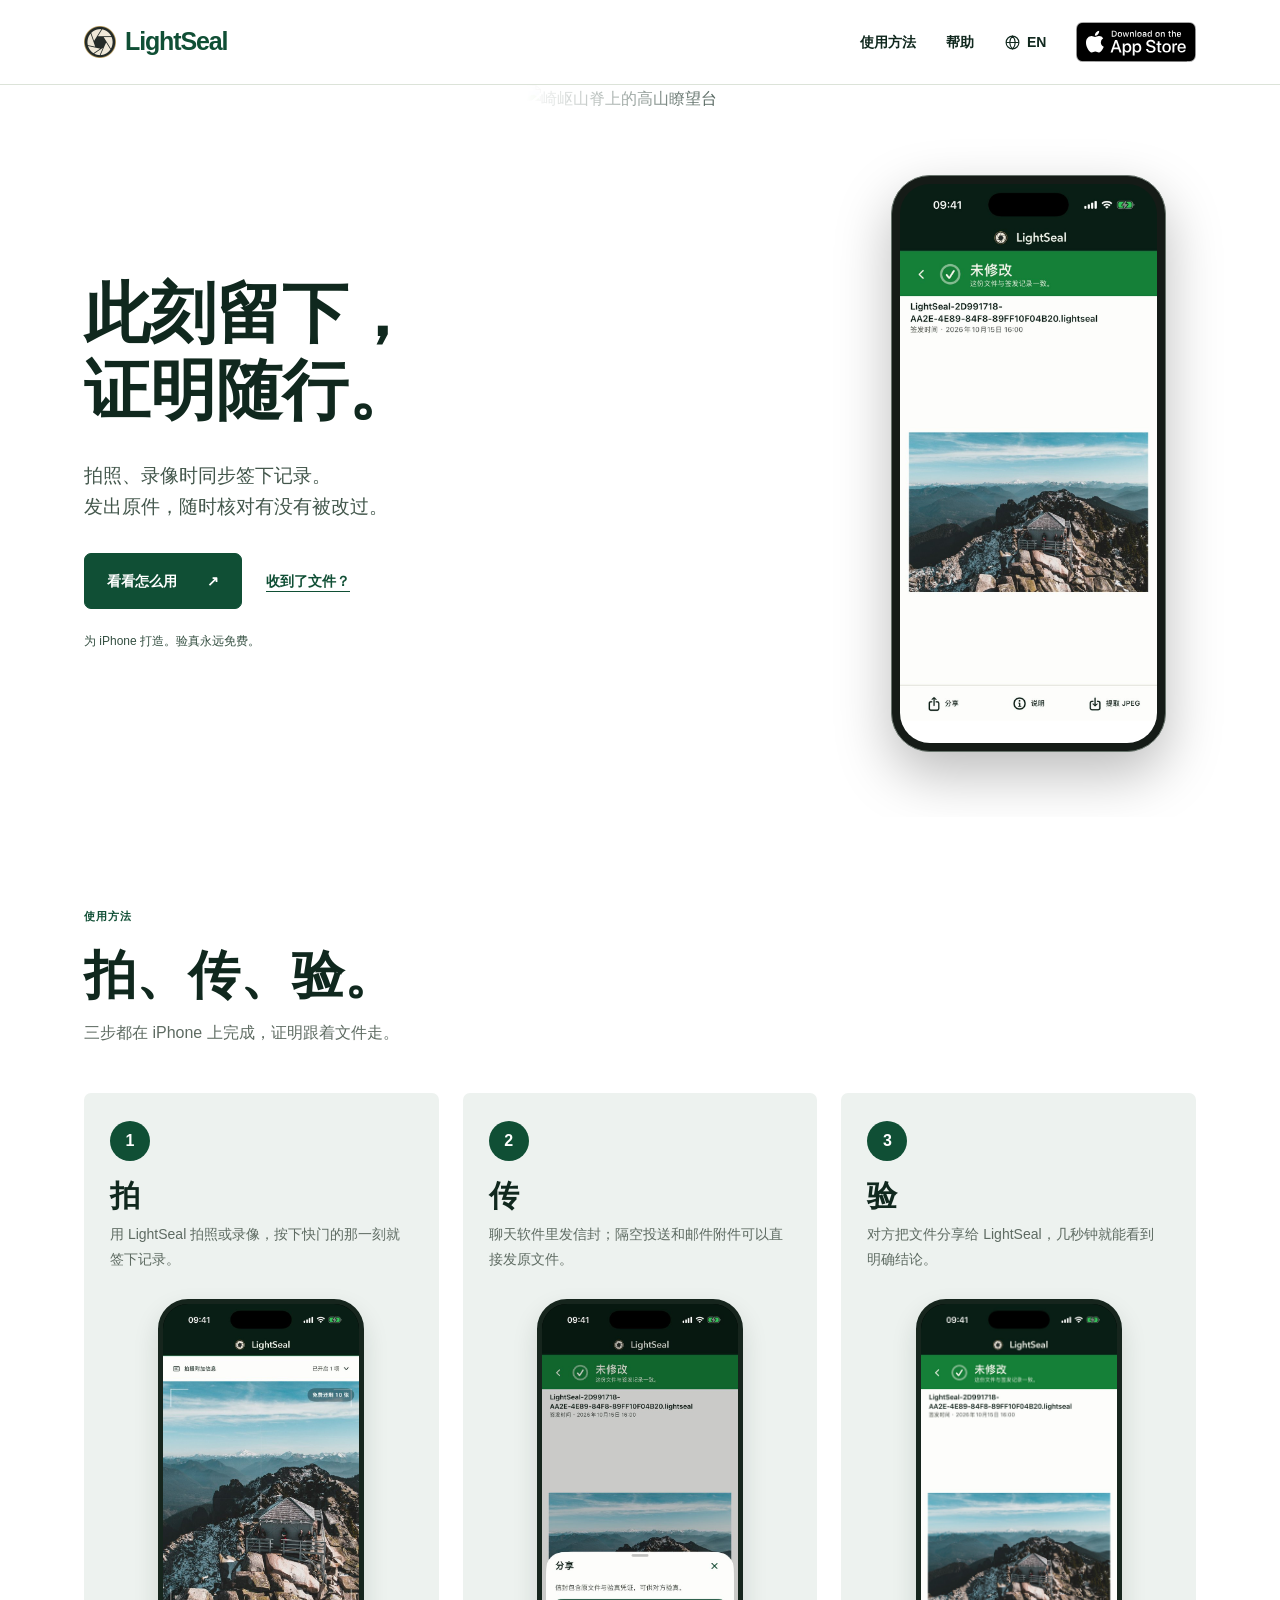
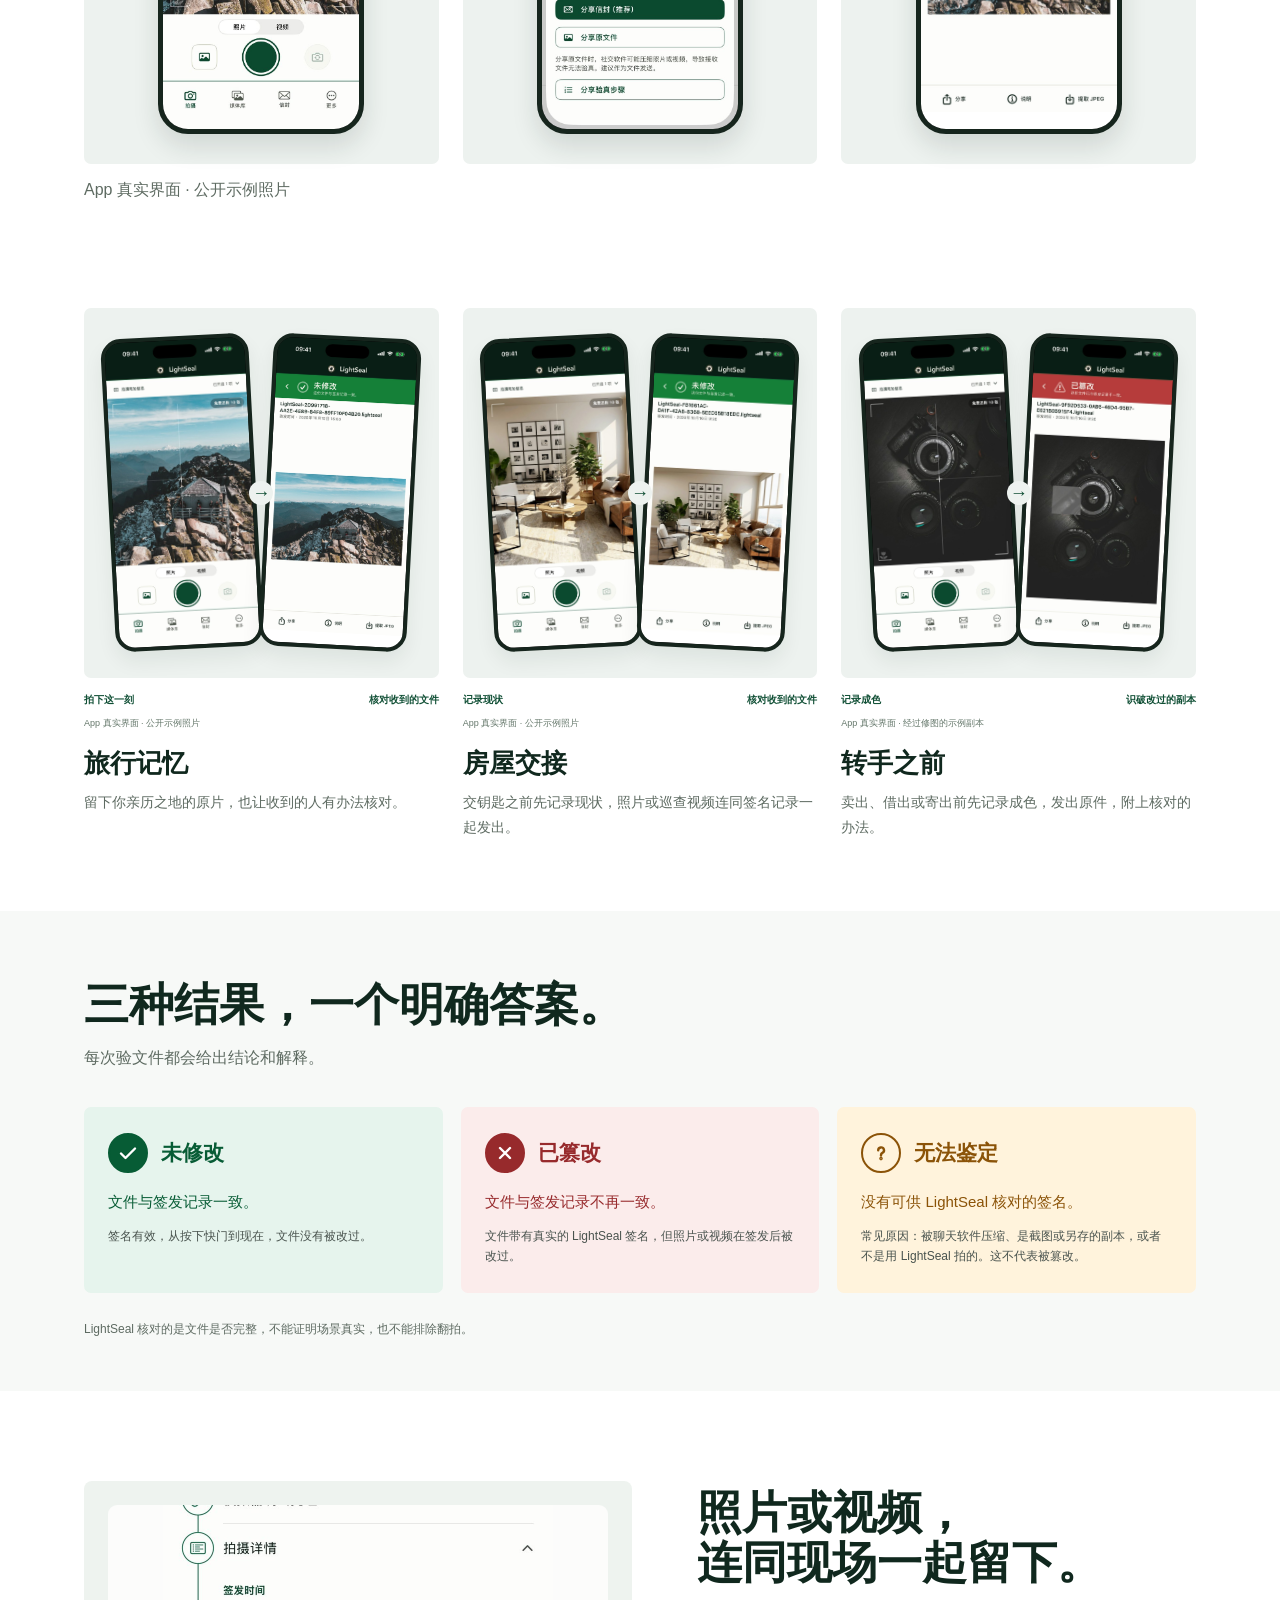
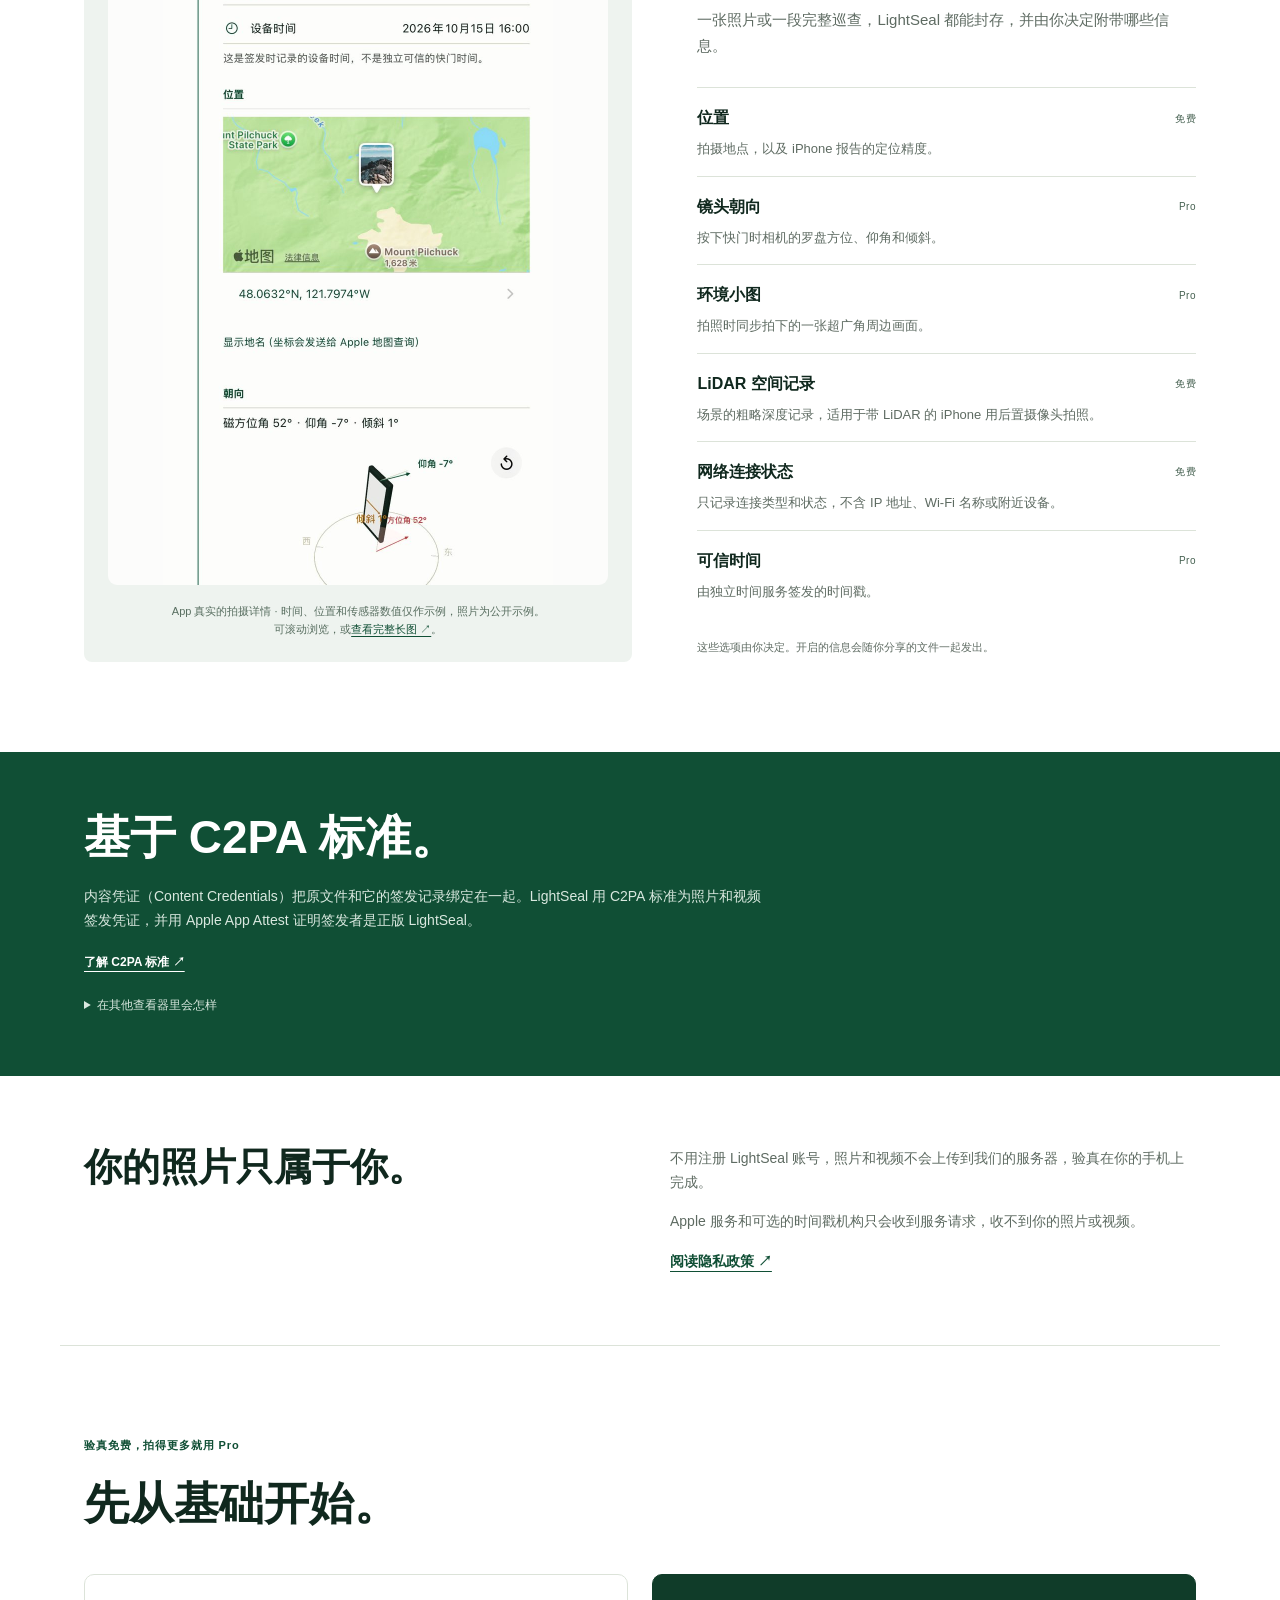
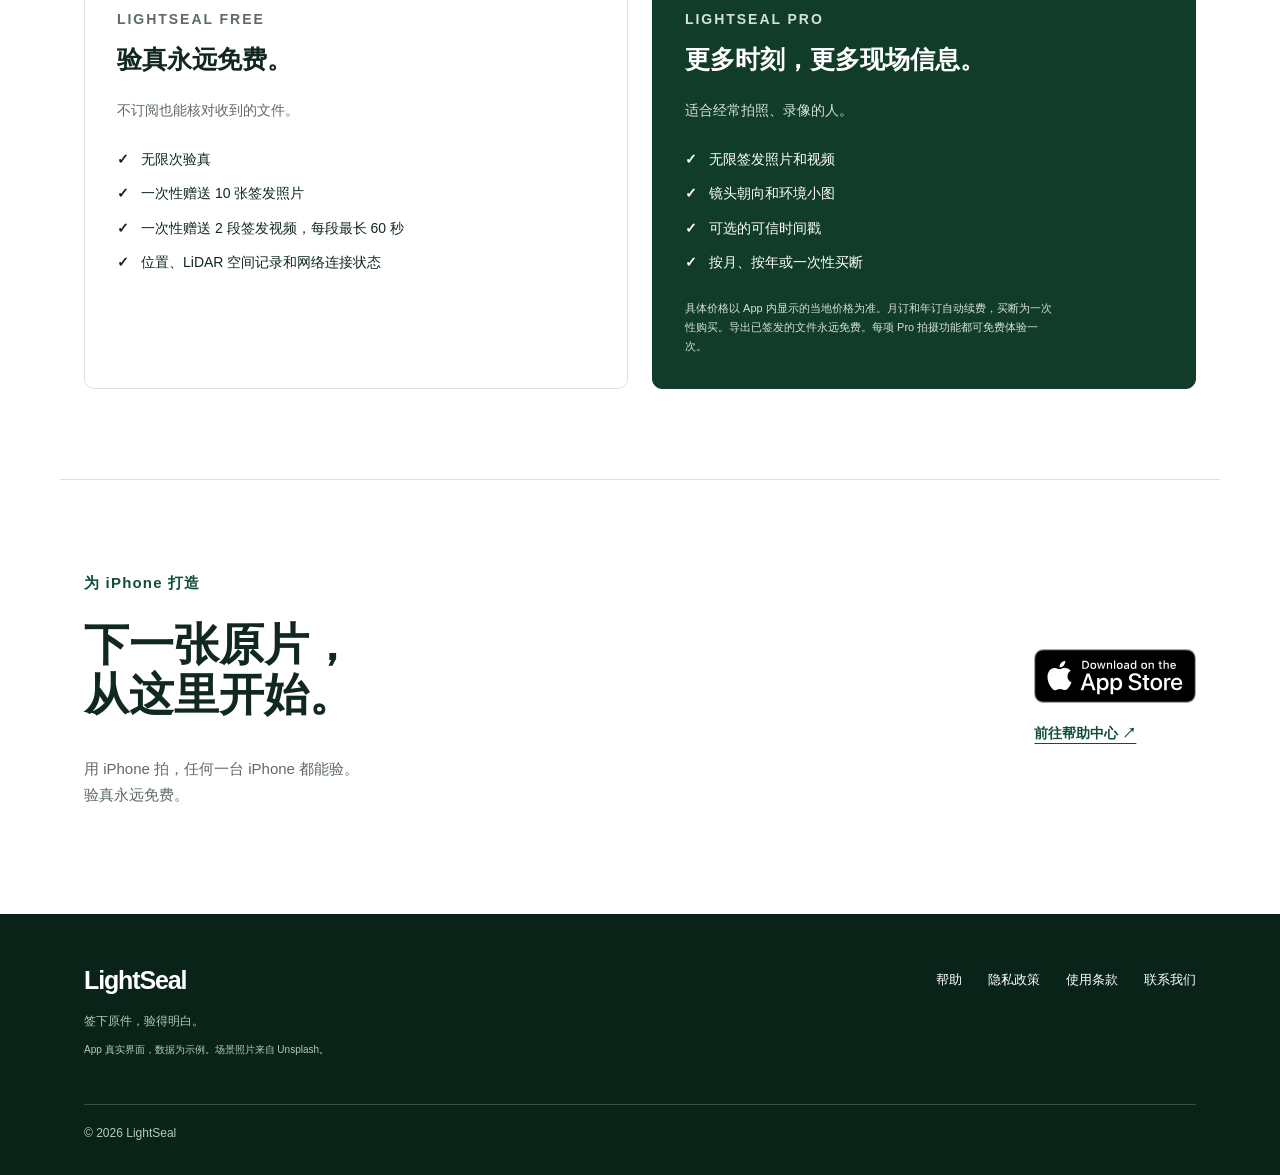
==== commit 3da8d681: "Draw verdict icons as SVG; list lifetime purchase in terms Co-authored-by: Cursor <cursoragent@curso" ====
--- a/zh/index.html
+++ b/zh/index.html
@@ -1,7 +1,7 @@
-<!doctype html><html lang="zh-Hans"><head><meta charset="utf-8"><meta name="viewport" content="width=device-width,initial-scale=1"><meta name="theme-color" content="#092318"><title>LightSeal — 此刻留下，证明随行</title><link rel="alternate" hreflang="en" href="https://sirouni.github.io/lightseal/"><link rel="alternate" hreflang="zh-Hans" href="https://sirouni.github.io/lightseal/zh/"><link rel="alternate" hreflang="x-default" href="https://sirouni.github.io/lightseal/"><script src="../lang.js"></script><link rel="canonical" href="https://sirouni.github.io/lightseal/zh/"><meta name="description" content="拍照、录像时同步签下记录。用信封发出原件，随时核对有没有被改过。验真永远免费。"><link rel="icon" href="../favicon.png" type="image/png"><link rel="apple-touch-icon" href="../apple-touch-icon.png"><link rel="stylesheet" href="../marketing.css?v=5"><link rel="stylesheet" href="../campaign.css?v=11"><script src="../site.js?v=3" defer></script><link rel="stylesheet" href="../zh.css?v=2"></head><body><a class="skip" href="#main">跳到正文</a><header class="site-nav"><div class="nav-inner"><a class="brand" href="./" aria-label="LightSeal 首页"><img src="../assets/logo-mark.png" alt="" width="32" height="32">LightSeal</a><nav aria-label="主导航"><a href="index.html#how-it-works">使用方法</a><a class="nav-support" href="support.html">帮助</a><a class="nav-lang" href="../index.html" hreflang="en" lang="en" data-set-lang="en"><svg viewBox="0 0 24 24" aria-hidden="true"><circle cx="12" cy="12" r="9" fill="none" stroke="currentColor" stroke-width="1.6"/><path d="M3 12h18M12 3c2.6 2.6 3.9 5.6 3.9 9s-1.3 6.4-3.9 9c-2.6-2.6-3.9-5.6-3.9-9S9.4 5.6 12 3Z" fill="none" stroke="currentColor" stroke-width="1.6"/></svg>EN</a><a class="nav-store" href="https://apps.apple.com/app/id6820887413"><img src="../assets/app-store-badge.svg" alt="在 App Store 下载" width="120" height="40"></a></nav></div></header><main id="main">
+<!doctype html><html lang="zh-Hans"><head><meta charset="utf-8"><meta name="viewport" content="width=device-width,initial-scale=1"><meta name="theme-color" content="#092318"><title>LightSeal — 此刻留下，证明随行</title><link rel="alternate" hreflang="en" href="https://sirouni.github.io/lightseal/"><link rel="alternate" hreflang="zh-Hans" href="https://sirouni.github.io/lightseal/zh/"><link rel="alternate" hreflang="x-default" href="https://sirouni.github.io/lightseal/"><script src="../lang.js"></script><link rel="canonical" href="https://sirouni.github.io/lightseal/zh/"><meta name="description" content="拍照、录像时同步签下记录。用信封发出原件，随时核对有没有被改过。验真永远免费。"><link rel="icon" href="../favicon.png" type="image/png"><link rel="apple-touch-icon" href="../apple-touch-icon.png"><link rel="stylesheet" href="../marketing.css?v=5"><link rel="stylesheet" href="../campaign.css?v=12"><script src="../site.js?v=3" defer></script><link rel="stylesheet" href="../zh.css?v=2"></head><body><a class="skip" href="#main">跳到正文</a><header class="site-nav"><div class="nav-inner"><a class="brand" href="./" aria-label="LightSeal 首页"><img src="../assets/logo-mark.png" alt="" width="32" height="32">LightSeal</a><nav aria-label="主导航"><a href="index.html#how-it-works">使用方法</a><a class="nav-support" href="support.html">帮助</a><a class="nav-lang" href="../index.html" hreflang="en" lang="en" data-set-lang="en"><svg viewBox="0 0 24 24" aria-hidden="true"><circle cx="12" cy="12" r="9" fill="none" stroke="currentColor" stroke-width="1.6"/><path d="M3 12h18M12 3c2.6 2.6 3.9 5.6 3.9 9s-1.3 6.4-3.9 9c-2.6-2.6-3.9-5.6-3.9-9S9.4 5.6 12 3Z" fill="none" stroke="currentColor" stroke-width="1.6"/></svg>EN</a><a class="nav-store" href="https://apps.apple.com/app/id6820887413"><img src="../assets/app-store-badge.svg" alt="在 App Store 下载" width="120" height="40"></a></nav></div></header><main id="main">
 <section class="campaign-hero"><img class="hero-landscape" src="https://images.unsplash.com/photo-1542909641-685276eca7b2?auto=format&amp;fit=crop&amp;w=1800&amp;q=85" alt="崎岖山脊上的高山瞭望台" fetchpriority="high"><div class="campaign-inner"><div class="campaign-copy"><h1>此刻留下，<br>证明随行。</h1><p>拍照、录像时同步签下记录。<br>发出原件，随时核对有没有被改过。</p><div class="hero-actions"><a class="button primary" href="#how-it-works">看看怎么用 <span aria-hidden="true">↗</span></a><a class="text-link" href="support.html#verify">收到了文件？</a></div><p class="hero-fine">为 iPhone 打造。验真永远免费。</p></div><div class="campaign-phone"><div class="phone-screen"><img class="phone-shot" src="../assets/app/zh/verify-travel.jpg?v=8" alt="LightSeal 验真界面：一张已封存的雪山照片显示为“未修改”" width="828" height="1800" fetchpriority="high"></div></div></div></section>
 <section class="steps-section section" id="how-it-works" aria-labelledby="steps-title"><div class="section-heading"><p class="eyebrow">使用方法</p><h2 id="steps-title">拍、传、验。</h2><p>三步都在 iPhone 上完成，证明跟着文件走。</p></div><ol class="steps-grid"><li><span class="step-num">1</span><h3>拍</h3><p>用 LightSeal 拍照或录像，按下快门的那一刻就签下记录。</p><div class="step-phone"><img src="../assets/app/zh/camera-travel.jpg?v=9" alt="LightSeal 相机正在取景一座山顶瞭望台" width="603" height="1311" loading="lazy"></div></li><li><span class="step-num">2</span><h3>传</h3><p>聊天软件里发信封；隔空投送和邮件附件可以直接发原文件。</p><div class="step-phone"><img src="../assets/app/zh/share-travel.jpg?v=9" alt="LightSeal 分享选项：分享信封（推荐）、分享原文件、分享验真步骤" width="603" height="1311" loading="lazy"></div></li><li><span class="step-num">3</span><h3>验</h3><p>对方把文件分享给 LightSeal，几秒钟就能看到明确结论。</p><div class="step-phone"><img src="../assets/app/zh/verify-travel.jpg?v=9" alt="LightSeal 验真界面：未修改" width="603" height="1311" loading="lazy"></div></li></ol><p class="scene-disclaimer steps-note">App 真实界面 · 公开示例照片</p></section><section class="scenarios section" aria-labelledby="scenarios-title"><h2 id="scenarios-title" class="sr-only">值得留证的时刻</h2><article><div class="scene-demo"><div class="scene-device capture-device"><img class="device-shot" src="../assets/app/zh/camera-travel.jpg?v=8" alt="LightSeal 相机正在取景一座山顶瞭望台" width="603" height="1311" loading="lazy"></div><span class="scene-flow" aria-hidden="true">→</span><div class="scene-device verify-device"><img class="device-shot" src="../assets/app/zh/verify-travel.jpg?v=8" alt="LightSeal 验真界面：未修改" width="603" height="1311" loading="lazy"></div></div><div class="scene-labels"><span>拍下这一刻</span><span>核对收到的文件</span></div><p class="scene-disclaimer">App 真实界面 · 公开示例照片</p><h3>旅行记忆</h3><p>留下你亲历之地的原片，也让收到的人有办法核对。</p></article><article><div class="scene-demo"><div class="scene-device capture-device"><img class="device-shot" src="../assets/app/zh/camera-handover.jpg?v=8" alt="LightSeal 相机在交房前拍摄客厅" width="603" height="1311" loading="lazy"></div><span class="scene-flow" aria-hidden="true">→</span><div class="scene-device verify-device"><img class="device-shot" src="../assets/app/zh/verify-handover.jpg?v=8" alt="LightSeal 验真界面：未修改" width="603" height="1311" loading="lazy"></div></div><div class="scene-labels"><span>记录现状</span><span>核对收到的文件</span></div><p class="scene-disclaimer">App 真实界面 · 公开示例照片</p><h3>房屋交接</h3><p>交钥匙之前先记录现状，照片或巡查视频连同签名记录一起发出。</p></article><article><div class="scene-demo"><div class="scene-device capture-device"><img class="device-shot" src="../assets/app/zh/camera-item.jpg?v=8" alt="LightSeal 相机在出售前拍摄一台相机" width="603" height="1311" loading="lazy"></div><span class="scene-flow" aria-hidden="true">→</span><div class="scene-device verify-device"><img class="device-shot" src="../assets/app/zh/verify-item.jpg?v=8" alt="LightSeal 验真界面：一份局部被修过的副本显示为“已篡改”" width="603" height="1311" loading="lazy"></div></div><div class="scene-labels"><span>记录成色</span><span>识破改过的副本</span></div><p class="scene-disclaimer">App 真实界面 · 经过修图的示例副本</p><h3>转手之前</h3><p>卖出、借出或寄出前先记录成色，发出原件，附上核对的办法。</p></article></section>
-<section class="all-results" id="results"><div class="section"><h2>三种结果，一个明确答案。</h2><p>每次验文件都会给出结论和解释。</p><div class="verdict-grid"><article class="verdict-card good"><div class="verdict-heading"><span class="verdict-symbol" aria-hidden="true">✓</span><h3>未修改</h3></div><p>文件与签发记录一致。</p><small>签名有效，从按下快门到现在，文件没有被改过。</small></article><article class="verdict-card bad"><div class="verdict-heading"><span class="verdict-symbol" aria-hidden="true">×</span><h3>已篡改</h3></div><p>文件与签发记录不再一致。</p><small>文件带有真实的 LightSeal 签名，但照片或视频在签发后被改过。</small></article><article class="verdict-card unsure"><div class="verdict-heading"><span class="verdict-symbol" aria-hidden="true">?</span><h3>无法鉴定</h3></div><p>没有可供 LightSeal 核对的签名。</p><small>常见原因：被聊天软件压缩、是截图或另存的副本，或者不是用 LightSeal 拍的。这不代表被篡改。</small></article></div><p class="boundary-note">LightSeal 核对的是文件是否完整，不能证明场景真实，也不能排除翻拍。</p></div></section>
+<section class="all-results" id="results"><div class="section"><h2>三种结果，一个明确答案。</h2><p>每次验文件都会给出结论和解释。</p><div class="verdict-grid"><article class="verdict-card good"><div class="verdict-heading"><span class="verdict-symbol" aria-hidden="true"><svg viewBox="0 0 24 24"><path d="M5 12.5l4.5 4.5L19 7.5"/></svg></span><h3>未修改</h3></div><p>文件与签发记录一致。</p><small>签名有效，从按下快门到现在，文件没有被改过。</small></article><article class="verdict-card bad"><div class="verdict-heading"><span class="verdict-symbol" aria-hidden="true"><svg viewBox="0 0 24 24"><path d="M7 7l10 10M17 7L7 17"/></svg></span><h3>已篡改</h3></div><p>文件与签发记录不再一致。</p><small>文件带有真实的 LightSeal 签名，但照片或视频在签发后被改过。</small></article><article class="verdict-card unsure"><div class="verdict-heading"><span class="verdict-symbol" aria-hidden="true"><svg viewBox="0 0 24 24"><path d="M9.2 9.3a2.9 2.9 0 1 1 4.2 2.6c-.9.5-1.4 1.1-1.4 2.1v.6"/><circle cx="12" cy="17.6" r=".6" fill="currentColor"/></svg></span><h3>无法鉴定</h3></div><p>没有可供 LightSeal 核对的签名。</p><small>常见原因：被聊天软件压缩、是截图或另存的副本，或者不是用 LightSeal 拍的。这不代表被篡改。</small></article></div><p class="boundary-note">LightSeal 核对的是文件是否完整，不能证明场景真实，也不能排除翻拍。</p></div></section>
 <section class="media-context section" id="features"><figure class="context-app-example"><div class="native-details-scroll" tabindex="0" role="region" aria-label="滚动查看 LightSeal 拍摄详情"><img src="../assets/app/zh/capture-details.jpg?v=8" alt="LightSeal 拍摄详情：签发时间、位置地图、三维镜头朝向、环境小图、定位质量、网络状态、相机拍摄记录和 LiDAR 空间记录" loading="lazy" width="780" height="6103"></div><figcaption>App 真实的拍摄详情 · 时间、位置和传感器数值仅作示例，照片为公开示例。<br>可滚动浏览，或<a href="../assets/app/zh/capture-details.jpg?v=8" target="_blank" rel="noopener">查看完整长图 ↗</a>。</figcaption></figure><div><h2>照片或视频，<br>连同现场一起留下。</h2><p>一张照片或一段完整巡查，LightSeal 都能封存，并由你决定附带哪些信息。</p><dl class="context-list"><div><dt>位置 <span>免费</span></dt><dd>拍摄地点，以及 iPhone 报告的定位精度。</dd></div><div><dt>镜头朝向 <span>Pro</span></dt><dd>按下快门时相机的罗盘方位、仰角和倾斜。</dd></div><div><dt>环境小图 <span>Pro</span></dt><dd>拍照时同步拍下的一张超广角周边画面。</dd></div><div><dt>LiDAR 空间记录 <span>免费</span></dt><dd>场景的粗略深度记录，适用于带 LiDAR 的 iPhone 用后置摄像头拍照。</dd></div><div><dt>网络连接状态 <span>免费</span></dt><dd>只记录连接类型和状态，不含 IP 地址、Wi‑Fi 名称或附近设备。</dd></div><div><dt>可信时间 <span>Pro</span></dt><dd>由独立时间服务签发的时间戳。</dd></div></dl><p class="metadata-note">这些选项由你决定。开启的信息会随你分享的文件一起发出。</p></div></section>
 <section class="c2pa-section" id="c2pa"><div class="section c2pa-layout"><div><h2>基于 C2PA 标准。</h2><p>内容凭证（Content Credentials）把原文件和它的签发记录绑定在一起。LightSeal 用 C2PA 标准为照片和视频签发凭证，并用 Apple App Attest 证明签发者是正版 LightSeal。</p><a href="https://c2pa.org/specifications/specifications/2.2/explainer/Explainer.html" class="text-link">了解 C2PA 标准 ↗</a><details class="c2pa-detail"><summary>在其他查看器里会怎样</summary><p>LightSeal 目前使用自签名的 C2PA 证书，其他 C2PA 查看器可能把签发者显示为不受信任。“基于 C2PA”说明的是所用技术，并不代表通过了 C2PA 认证。</p></details></div></div></section>
 <section class="privacy-statement section"><h2>你的照片只属于你。</h2><div><p>不用注册 LightSeal 账号，照片和视频不会上传到我们的服务器，验真在你的手机上完成。</p><p>Apple 服务和可选的时间戳机构只会收到服务请求，收不到你的照片或视频。</p><a class="text-link" href="privacy.html">阅读隐私政策 ↗</a></div></section>
--- a/campaign.css
+++ b/campaign.css
@@ -1,4 +1,4 @@
-body{background:#fff}h1,h2,.scenarios h3{font-family:Georgia,"Times New Roman",serif;font-weight:400;letter-spacing:-.04em}.site-nav{background:#fff}.campaign-hero{position:relative;overflow:hidden;min-height:690px;background:white}.hero-landscape{position:absolute;right:0;top:0;height:100%;width:59%;object-fit:cover;object-position:center;mask-image:linear-gradient(to right,transparent,#000 35%);-webkit-mask-image:linear-gradient(to right,transparent,#000 35%)}.campaign-inner{max-width:1160px;margin:auto;position:relative;padding:90px 24px 65px;display:flex;justify-content:space-between;align-items:center;gap:24px}.campaign-copy{max-width:625px;position:relative;z-index:1}.campaign-copy h1{font-size:clamp(46px,5.15vw,72px);line-height:1.04;margin-bottom:30px;color:#10281e}.campaign-copy>p{font-size:19px;line-height:1.65;margin-bottom:30px;max-width:490px;color:#42564b}.campaign-copy .hero-fine{font-size:12px;margin:23px 0 0;color:#344f41}.campaign-phone{width:275px;border-radius:39px;background:#151b17;border:1px solid #67736b;box-shadow:0 22px 55px #0004;padding:8px;margin-right:30px;flex-shrink:0}.campaign-phone .phone-photo{height:270px}.campaign-phone .phone-brand{font-family:inherit}.scenarios{display:grid;grid-template-columns:repeat(3,1fr);gap:24px;padding-top:48px;padding-bottom:70px}.scenarios img{display:block;width:100%;height:235px;object-fit:cover;border-radius:5px}.scenarios h3{font-size:26px;margin:22px 0 12px}.scenarios p{font-size:14px;line-height:1.7;margin-bottom:0}.all-results{background:#f7f9f7}.all-results>.section{padding-top:68px;padding-bottom:52px}.all-results h2{margin-bottom:15px}.verdict-grid{display:grid;grid-template-columns:repeat(3,1fr);gap:18px;margin-top:35px}.verdict-card{padding:26px 24px;border-radius:7px}.good{background:#e6f4ed;color:#075c35}.bad{background:#fbeceb;color:#972a2c}.unsure{background:#fff3dc;color:#8b5308}.verdict-heading{display:flex;align-items:center;gap:13px;margin-bottom:16px}.verdict-heading h3{font-size:21px;letter-spacing:-.02em;margin:0}.verdict-symbol{display:grid;place-items:center;border-radius:50%;width:40px;height:40px;font-size:28px;border:2px solid currentColor;flex-shrink:0}.good .verdict-symbol,.bad .verdict-symbol{background:currentColor}.good .verdict-symbol{background:#075c35;color:white;border-color:#075c35}.bad .verdict-symbol{background:#972a2c;color:white;border-color:#972a2c}.verdict-card p{font-size:15px;color:inherit;margin:0 0 12px}.verdict-card small{font-size:12px;color:#49534e;line-height:1.65;display:block}.all-results .boundary-note{font-size:12px;margin:26px 0 0;max-width:850px;line-height:1.7}.media-context{display:grid;grid-template-columns:1.1fr 1fr;gap:65px;align-items:center;padding-top:90px;padding-bottom:90px}.media-context h2{margin-bottom:20px}.media-context>div>p{font-size:15px}.video-example{margin:0}.video-poster{position:relative}.video-poster>img{display:block;width:100%;height:465px;object-fit:cover;border-radius:7px}.video-label{position:absolute;left:20px;bottom:20px;background:#082419e8;color:#fff;padding:11px 17px;border-radius:6px;font-size:13px;display:flex;align-items:center;gap:10px}.video-label svg{height:20px;width:20px;fill:none;stroke:currentColor;stroke-width:1.5}.video-example figcaption{color:#617169;font-size:11px;margin-top:14px;line-height:1.6}.context-list{margin:28px 0 20px}.context-list>div{border-top:1px solid #dce3d9;padding:16px 0}.context-list dt{font-size:16px;font-weight:600;display:flex;justify-content:space-between;gap:20px;align-items:center}.context-list dt span{font-size:10px;color:#466151;font-weight:500;letter-spacing:.05em}.context-list dd{margin:6px 0 0;font-size:13px;color:#5e6b62;line-height:1.65}.media-context .metadata-note{font-size:11px;line-height:1.7;margin-bottom:0}.c2pa-section{background:#104f35;color:white}.c2pa-layout{display:grid;grid-template-columns:1fr 1.35fr;gap:60px;padding-top:60px;padding-bottom:60px;align-items:center}.c2pa-layout h2{font-size:46px;margin-bottom:20px}.c2pa-layout p{color:#d9e8df;font-size:14px}.c2pa-layout .text-link{color:#fff;font-size:12px}.c2pa-steps{list-style:none;margin:0;padding:0 0 0 40px;border-left:1px solid #ffffff40;display:grid;grid-template-columns:repeat(3,1fr);gap:24px}.c2pa-steps li>span{display:grid;place-items:center;width:38px;height:38px;border:1px solid #ffffff88;border-radius:50%;margin-bottom:18px;font-size:15px}.c2pa-steps h3{font-size:17px;letter-spacing:-.01em;margin-bottom:12px}.c2pa-steps p{font-size:12px;line-height:1.7;margin:0}.privacy-statement{display:grid;grid-template-columns:1fr 1fr;gap:60px;border-bottom:1px solid var(--line);padding-top:70px;padding-bottom:70px}.privacy-statement h2{font-size:38px}.privacy-statement p{font-size:14px}.plans-section{border-top:0}.plans-section h2,.download-section h2{font-family:Georgia,serif}.photo-credit{font-size:10px!important}.campaign-copy .button{background:#104f35}
+body{background:#fff}h1,h2,.scenarios h3{font-family:Georgia,"Times New Roman",serif;font-weight:400;letter-spacing:-.04em}.site-nav{background:#fff}.campaign-hero{position:relative;overflow:hidden;min-height:690px;background:white}.hero-landscape{position:absolute;right:0;top:0;height:100%;width:59%;object-fit:cover;object-position:center;mask-image:linear-gradient(to right,transparent,#000 35%);-webkit-mask-image:linear-gradient(to right,transparent,#000 35%)}.campaign-inner{max-width:1160px;margin:auto;position:relative;padding:90px 24px 65px;display:flex;justify-content:space-between;align-items:center;gap:24px}.campaign-copy{max-width:625px;position:relative;z-index:1}.campaign-copy h1{font-size:clamp(46px,5.15vw,72px);line-height:1.04;margin-bottom:30px;color:#10281e}.campaign-copy>p{font-size:19px;line-height:1.65;margin-bottom:30px;max-width:490px;color:#42564b}.campaign-copy .hero-fine{font-size:12px;margin:23px 0 0;color:#344f41}.campaign-phone{width:275px;border-radius:39px;background:#151b17;border:1px solid #67736b;box-shadow:0 22px 55px #0004;padding:8px;margin-right:30px;flex-shrink:0}.campaign-phone .phone-photo{height:270px}.campaign-phone .phone-brand{font-family:inherit}.scenarios{display:grid;grid-template-columns:repeat(3,1fr);gap:24px;padding-top:48px;padding-bottom:70px}.scenarios img{display:block;width:100%;height:235px;object-fit:cover;border-radius:5px}.scenarios h3{font-size:26px;margin:22px 0 12px}.scenarios p{font-size:14px;line-height:1.7;margin-bottom:0}.all-results{background:#f7f9f7}.all-results>.section{padding-top:68px;padding-bottom:52px}.all-results h2{margin-bottom:15px}.verdict-grid{display:grid;grid-template-columns:repeat(3,1fr);gap:18px;margin-top:35px}.verdict-card{padding:26px 24px;border-radius:7px}.good{background:#e6f4ed;color:#075c35}.bad{background:#fbeceb;color:#972a2c}.unsure{background:#fff3dc;color:#8b5308}.verdict-heading{display:flex;align-items:center;gap:13px;margin-bottom:16px}.verdict-heading h3{font-size:21px;letter-spacing:-.02em;margin:0}.verdict-symbol{display:grid;place-items:center;border-radius:50%;width:40px;height:40px;border:2px solid currentColor;flex-shrink:0}.verdict-symbol svg{display:block;width:24px;height:24px;fill:none;stroke:currentColor;stroke-width:2.4;stroke-linecap:round;stroke-linejoin:round}.good .verdict-symbol,.bad .verdict-symbol{background:currentColor}.good .verdict-symbol{background:#075c35;color:white;border-color:#075c35}.bad .verdict-symbol{background:#972a2c;color:white;border-color:#972a2c}.verdict-card p{font-size:15px;color:inherit;margin:0 0 12px}.verdict-card small{font-size:12px;color:#49534e;line-height:1.65;display:block}.all-results .boundary-note{font-size:12px;margin:26px 0 0;max-width:850px;line-height:1.7}.media-context{display:grid;grid-template-columns:1.1fr 1fr;gap:65px;align-items:center;padding-top:90px;padding-bottom:90px}.media-context h2{margin-bottom:20px}.media-context>div>p{font-size:15px}.video-example{margin:0}.video-poster{position:relative}.video-poster>img{display:block;width:100%;height:465px;object-fit:cover;border-radius:7px}.video-label{position:absolute;left:20px;bottom:20px;background:#082419e8;color:#fff;padding:11px 17px;border-radius:6px;font-size:13px;display:flex;align-items:center;gap:10px}.video-label svg{height:20px;width:20px;fill:none;stroke:currentColor;stroke-width:1.5}.video-example figcaption{color:#617169;font-size:11px;margin-top:14px;line-height:1.6}.context-list{margin:28px 0 20px}.context-list>div{border-top:1px solid #dce3d9;padding:16px 0}.context-list dt{font-size:16px;font-weight:600;display:flex;justify-content:space-between;gap:20px;align-items:center}.context-list dt span{font-size:10px;color:#466151;font-weight:500;letter-spacing:.05em}.context-list dd{margin:6px 0 0;font-size:13px;color:#5e6b62;line-height:1.65}.media-context .metadata-note{font-size:11px;line-height:1.7;margin-bottom:0}.c2pa-section{background:#104f35;color:white}.c2pa-layout{display:grid;grid-template-columns:1fr 1.35fr;gap:60px;padding-top:60px;padding-bottom:60px;align-items:center}.c2pa-layout h2{font-size:46px;margin-bottom:20px}.c2pa-layout p{color:#d9e8df;font-size:14px}.c2pa-layout .text-link{color:#fff;font-size:12px}.c2pa-steps{list-style:none;margin:0;padding:0 0 0 40px;border-left:1px solid #ffffff40;display:grid;grid-template-columns:repeat(3,1fr);gap:24px}.c2pa-steps li>span{display:grid;place-items:center;width:38px;height:38px;border:1px solid #ffffff88;border-radius:50%;margin-bottom:18px;font-size:15px}.c2pa-steps h3{font-size:17px;letter-spacing:-.01em;margin-bottom:12px}.c2pa-steps p{font-size:12px;line-height:1.7;margin:0}.privacy-statement{display:grid;grid-template-columns:1fr 1fr;gap:60px;border-bottom:1px solid var(--line);padding-top:70px;padding-bottom:70px}.privacy-statement h2{font-size:38px}.privacy-statement p{font-size:14px}.plans-section{border-top:0}.plans-section h2,.download-section h2{font-family:Georgia,serif}.photo-credit{font-size:10px!important}.campaign-copy .button{background:#104f35}
 @media(min-width:1350px){.campaign-copy h1{font-size:72px}}
 @media(max-width:950px){.campaign-inner{padding-top:65px;padding-bottom:65px}.campaign-copy h1{font-size:53px}.campaign-copy>p{font-size:17px;max-width:390px}.campaign-phone{width:240px;margin-right:0}.campaign-phone .phone-photo{height:232px}.campaign-hero{min-height:610px}.scenarios img{height:200px}.media-context{gap:35px}.c2pa-layout{gap:30px}.c2pa-steps{gap:15px;padding-left:25px}.video-poster>img{height:430px}.verdict-card{padding:23px 18px}.verdict-heading{gap:8px}.verdict-heading h3{font-size:18px}}
 @media(max-width:650px){.campaign-inner{padding:40px 20px 30px;display:flex;flex-direction:column;gap:36px;align-items:stretch}.hero-landscape{top:310px;height:480px;width:100%;mask-image:linear-gradient(to bottom,transparent,#000 20%,#000 80%,transparent);-webkit-mask-image:linear-gradient(to bottom,transparent,#000 20%,#000 80%,transparent)}.campaign-copy h1{font-size:clamp(36px,10.1vw,56px);margin-bottom:23px}.campaign-copy>p{font-size:16px}.campaign-copy>p br{display:none}.campaign-phone{width:240px;margin:0 25px 20px auto;transform:rotate(2deg)}.campaign-phone .phone-photo{height:230px}.campaign-hero{min-height:0}.campaign-copy .hero-fine{margin-top:18px}.scenarios{grid-template-columns:1fr;padding-top:38px;padding-bottom:45px;gap:32px}.scenarios img{height:auto;aspect-ratio:1.65;object-fit:cover}.scenarios h3{margin-top:18px;font-size:26px}.scenarios p{font-size:14px;max-width:450px}.all-results>.section{padding:46px 20px}.all-results h2{font-size:35px}.verdict-grid{grid-template-columns:1fr;gap:12px;margin-top:25px}.verdict-card{padding:22px}.verdict-heading h3{font-size:23px}.verdict-heading{gap:13px}.verdict-card p{font-size:15px}.verdict-card small{font-size:12px}.media-context{grid-template-columns:1fr;padding:50px 20px;gap:30px}.video-poster>img{height:auto;aspect-ratio:1.2}.media-context h2{font-size:37px}.c2pa-layout{grid-template-columns:1fr;padding:46px 20px;gap:35px}.c2pa-layout h2{font-size:39px}.c2pa-steps{grid-template-columns:1fr;border:0;padding:0;gap:25px}.c2pa-steps li{display:flex;gap:16px}.c2pa-steps li>span{flex-shrink:0;margin:0}.c2pa-steps h3{font-size:19px;margin-bottom:7px}.c2pa-steps p{font-size:13px;max-width:300px}.privacy-statement{grid-template-columns:1fr;gap:0;padding:48px 20px}.privacy-statement h2{font-size:34px}.site-nav .nav-inner nav>a:first-child{display:none}}
